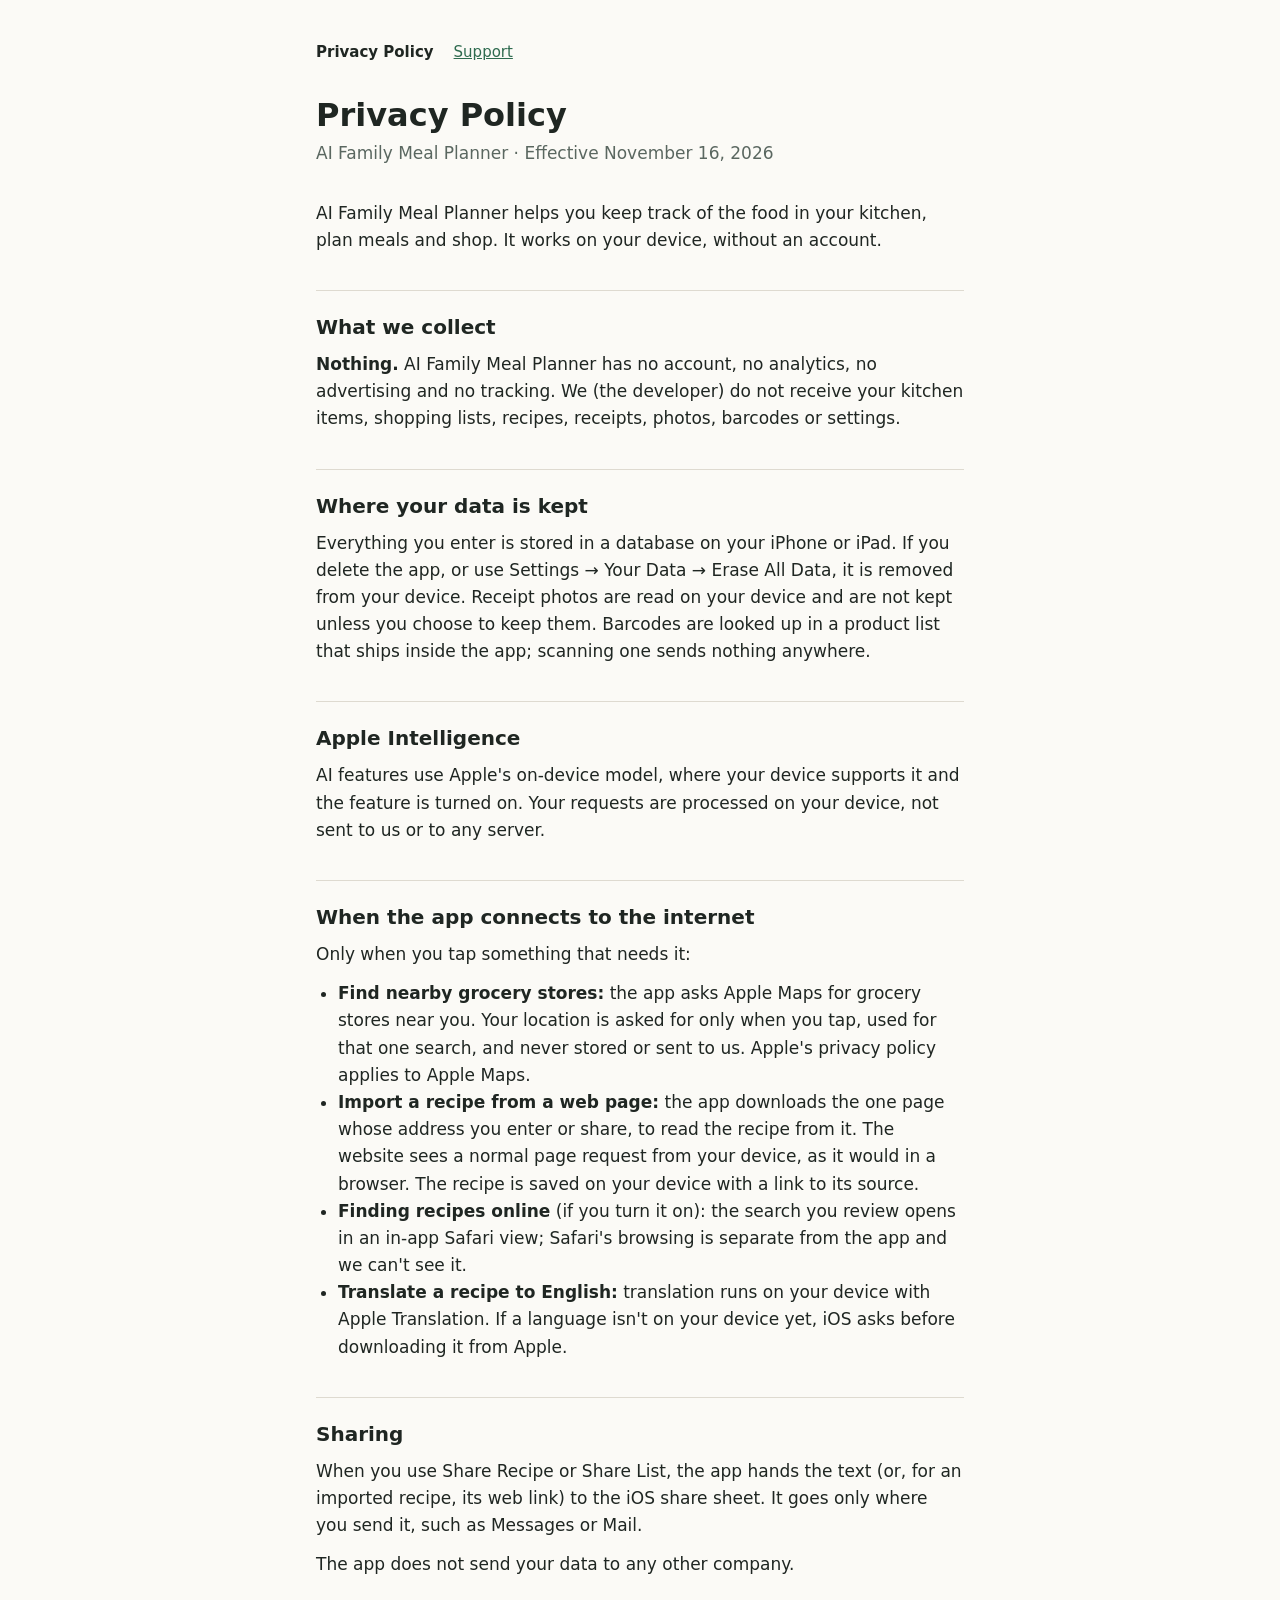
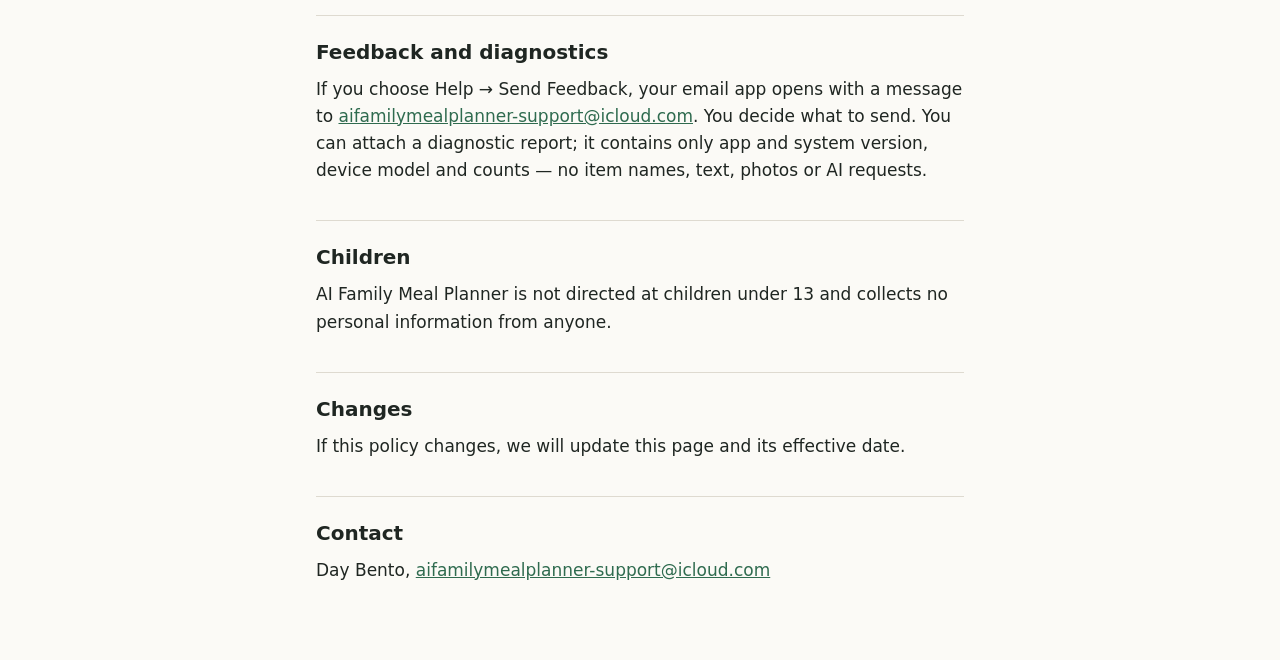
==== privacy.html @ 04a8b101 "Privacy policy and support pages for AI Family Meal Planner Co-Authored-By: Claude Opus 5.5 <noreply" ====
<!doctype html>
<html lang="en">
<head>
<meta charset="utf-8">
<meta name="viewport" content="width=device-width, initial-scale=1">
<title>Privacy Policy – AI Family Meal Planner</title>
<link rel="stylesheet" href="style.css">
</head>
<body>
<main>
<nav aria-label="Pages"><a href="privacy.html" aria-current="page">Privacy Policy</a><a href="support.html">Support</a></nav>
<h1>Privacy Policy</h1>
<p class="meta">AI Family Meal Planner · Effective November 16, 2026</p>

<p>AI Family Meal Planner helps you keep track of the food in your kitchen, plan meals and shop. It works on your
device, without an account.</p>

<h2>What we collect</h2>
<p><strong>Nothing.</strong> AI Family Meal Planner has no account, no analytics, no advertising and no tracking. We (the
developer) do not receive your kitchen items, shopping lists, recipes, receipts, photos, barcodes or settings.</p>

<h2>Where your data is kept</h2>
<p>Everything you enter is stored in a database on your iPhone or iPad. If you delete the app, or use
Settings → Your Data → Erase All Data, it is removed from your device. Receipt photos are read on your device and
are not kept unless you choose to keep them. Barcodes are looked up in a product list that ships inside the app;
scanning one sends nothing anywhere.</p>

<h2>Apple Intelligence</h2>
<p>AI features use Apple's on-device model, where your device supports it and the feature is turned on. Your requests
are processed on your device, not sent to us or to any server.</p>

<h2>When the app connects to the internet</h2>
<p>Only when you tap something that needs it:</p>
<ul>
<li><strong>Find nearby grocery stores:</strong> the app asks Apple Maps for grocery stores near you. Your location is
asked for only when you tap, used for that one search, and never stored or sent to us. Apple's privacy policy applies
to Apple Maps.</li>
<li><strong>Import a recipe from a web page:</strong> the app downloads the one page whose address you enter or share,
to read the recipe from it. The website sees a normal page request from your device, as it would in a browser. The
recipe is saved on your device with a link to its source.</li>
<li><strong>Finding recipes online</strong> (if you turn it on): the search you review opens in an in-app Safari view;
Safari's browsing is separate from the app and we can't see it.</li>
<li><strong>Translate a recipe to English:</strong> translation runs on your device with Apple Translation. If a
language isn't on your device yet, iOS asks before downloading it from Apple.</li>
</ul>

<h2>Sharing</h2>
<p>When you use Share Recipe or Share List, the app hands the text (or, for an imported recipe, its web link) to the
iOS share sheet. It goes only where you send it, such as Messages or Mail.</p>
<p>The app does not send your data to any other company.</p>

<h2>Feedback and diagnostics</h2>
<p>If you choose Help → Send Feedback, your email app opens with a message to
<a href="mailto:aifamilymealplanner-support@icloud.com">aifamilymealplanner-support@icloud.com</a>. You decide what to
send. You can attach a diagnostic report; it contains only app and system version, device model and counts — no
item names, text, photos or AI requests.</p>

<h2>Children</h2>
<p>AI Family Meal Planner is not directed at children under 13 and collects no personal information from anyone.</p>

<h2>Changes</h2>
<p>If this policy changes, we will update this page and its effective date.</p>

<h2>Contact</h2>
<p>Day Bento, <a href="mailto:aifamilymealplanner-support@icloud.com">aifamilymealplanner-support@icloud.com</a></p>
</main>
</body>
</html>
---- style.css ----
:root {
  --bg: #fbfaf6;
  --fg: #1f2622;
  --muted: #5a6760;
  --line: #dedad0;
  --accent: #2f6b4f;
}
@media (prefers-color-scheme: dark) {
  :root {
    --bg: #141715;
    --fg: #e7ebe8;
    --muted: #9ba7a0;
    --line: #2d332f;
    --accent: #80c7a0;
  }
}
* { box-sizing: border-box; }
body {
  background: var(--bg);
  color: var(--fg);
  font: 17px/1.6 -apple-system, BlinkMacSystemFont, "Segoe UI", system-ui, sans-serif;
  margin: 0;
}
main { max-width: 680px; margin: 0 auto; padding: 40px 16px 64px; }
nav { display: flex; gap: 20px; margin-bottom: 32px; font-size: 15px; }
a { color: var(--accent); }
a:focus-visible { outline: 2px solid var(--accent); outline-offset: 2px; }
nav a[aria-current="page"] { color: var(--fg); text-decoration: none; font-weight: 600; }
h1 { font-size: 32px; line-height: 1.2; margin: 0 0 6px; }
.meta { color: var(--muted); margin: 0 0 32px; }
h2 { font-size: 20px; margin: 36px 0 8px; padding-top: 20px; border-top: 1px solid var(--line); }
h3 { font-size: 17px; margin: 22px 0 4px; }
p, ul { margin: 0 0 12px; }
ul { padding-left: 22px; }
footer { color: var(--muted); font-size: 14px; margin-top: 48px; }
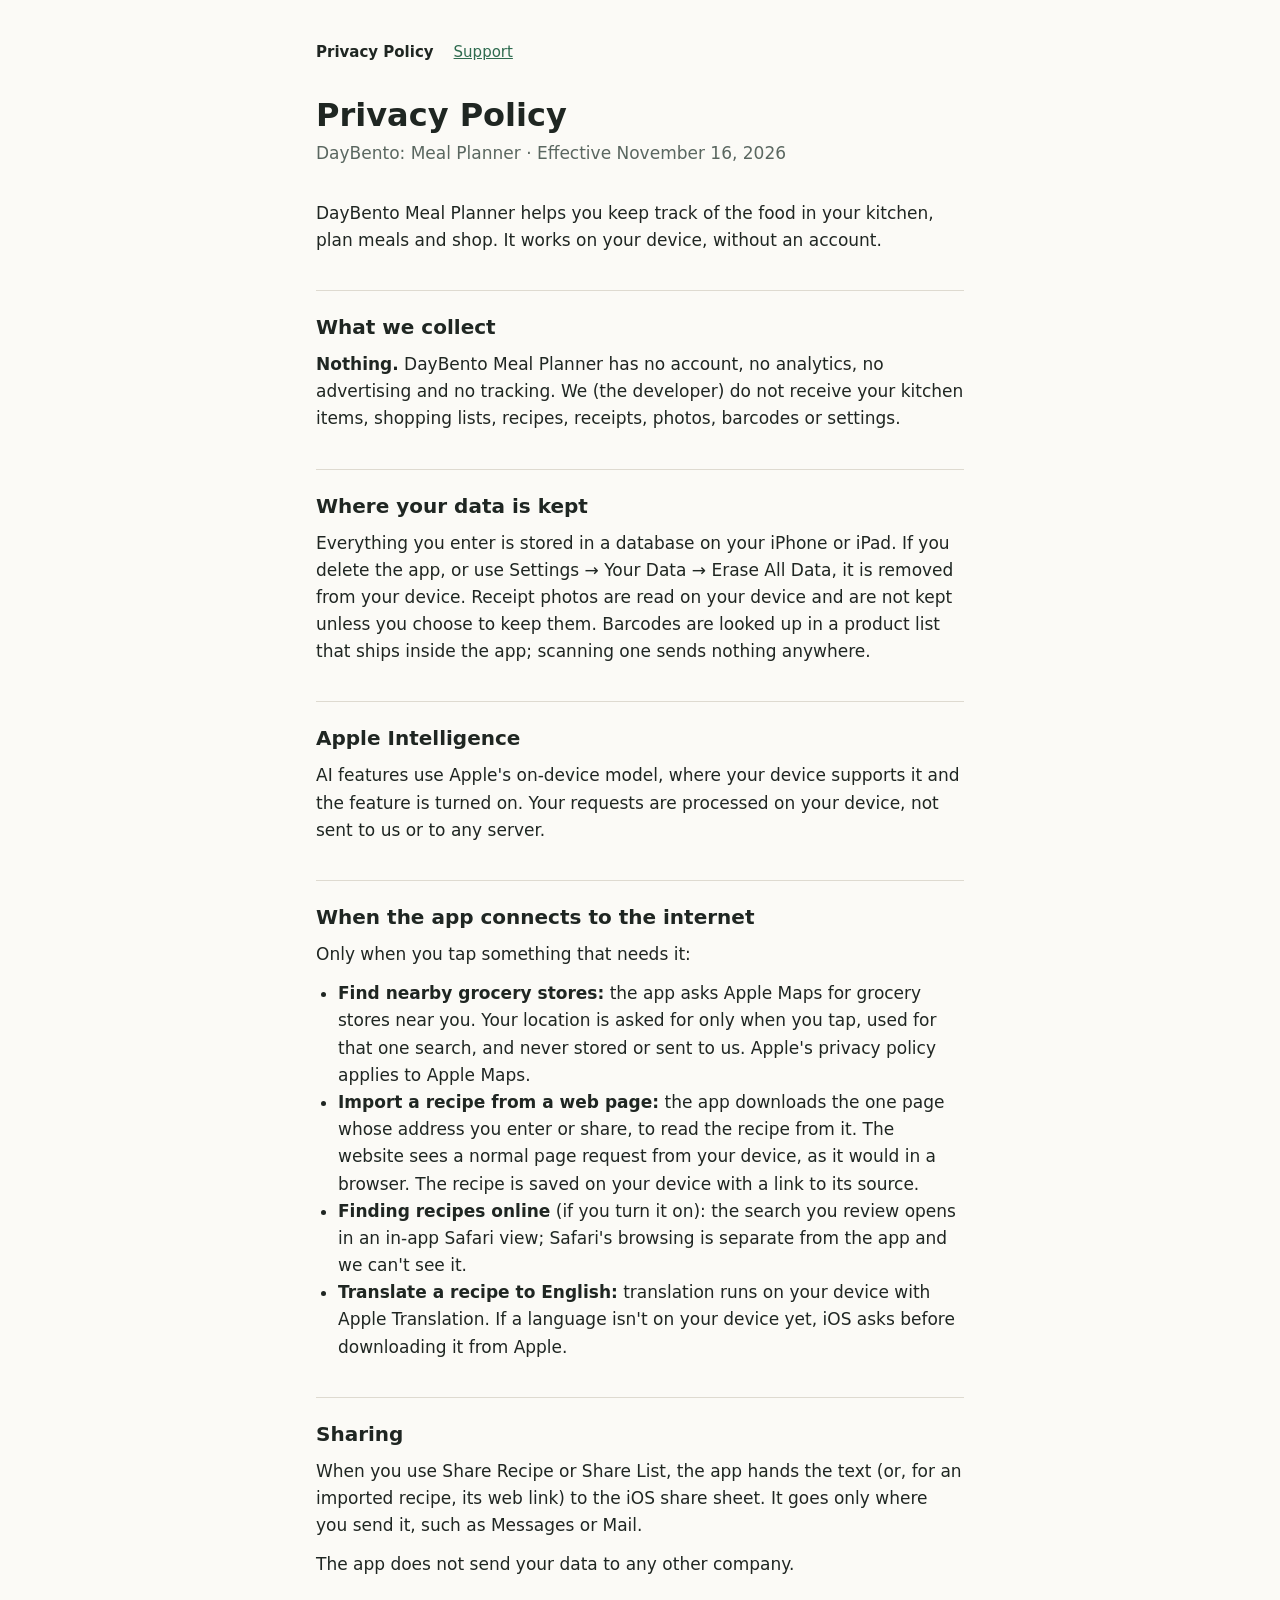
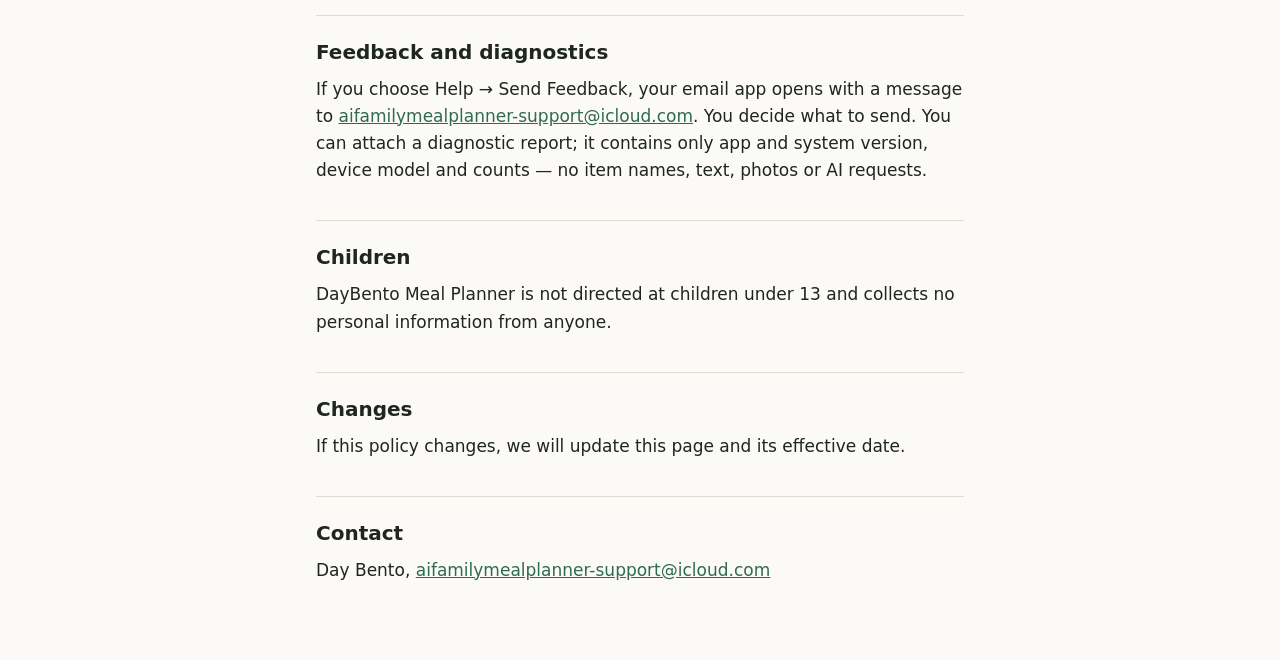
==== commit abf2da8c: "Rename to DayBento: Meal Planner Co-Authored-By: Claude Opus 5.5 <noreply@anthropic.com>" ====
--- a/privacy.html
+++ b/privacy.html
@@ -3,20 +3,20 @@
 <head>
 <meta charset="utf-8">
 <meta name="viewport" content="width=device-width, initial-scale=1">
-<title>Privacy Policy – AI Family Meal Planner</title>
+<title>Privacy Policy – DayBento: Meal Planner</title>
 <link rel="stylesheet" href="style.css">
 </head>
 <body>
 <main>
 <nav aria-label="Pages"><a href="privacy.html" aria-current="page">Privacy Policy</a><a href="support.html">Support</a></nav>
 <h1>Privacy Policy</h1>
-<p class="meta">AI Family Meal Planner · Effective November 16, 2026</p>
+<p class="meta">DayBento: Meal Planner · Effective November 16, 2026</p>
 
-<p>AI Family Meal Planner helps you keep track of the food in your kitchen, plan meals and shop. It works on your
+<p>DayBento Meal Planner helps you keep track of the food in your kitchen, plan meals and shop. It works on your
 device, without an account.</p>
 
 <h2>What we collect</h2>
-<p><strong>Nothing.</strong> AI Family Meal Planner has no account, no analytics, no advertising and no tracking. We (the
+<p><strong>Nothing.</strong> DayBento Meal Planner has no account, no analytics, no advertising and no tracking. We (the
 developer) do not receive your kitchen items, shopping lists, recipes, receipts, photos, barcodes or settings.</p>
 
 <h2>Where your data is kept</h2>
@@ -56,7 +56,7 @@
 item names, text, photos or AI requests.</p>
 
 <h2>Children</h2>
-<p>AI Family Meal Planner is not directed at children under 13 and collects no personal information from anyone.</p>
+<p>DayBento Meal Planner is not directed at children under 13 and collects no personal information from anyone.</p>
 
 <h2>Changes</h2>
 <p>If this policy changes, we will update this page and its effective date.</p>
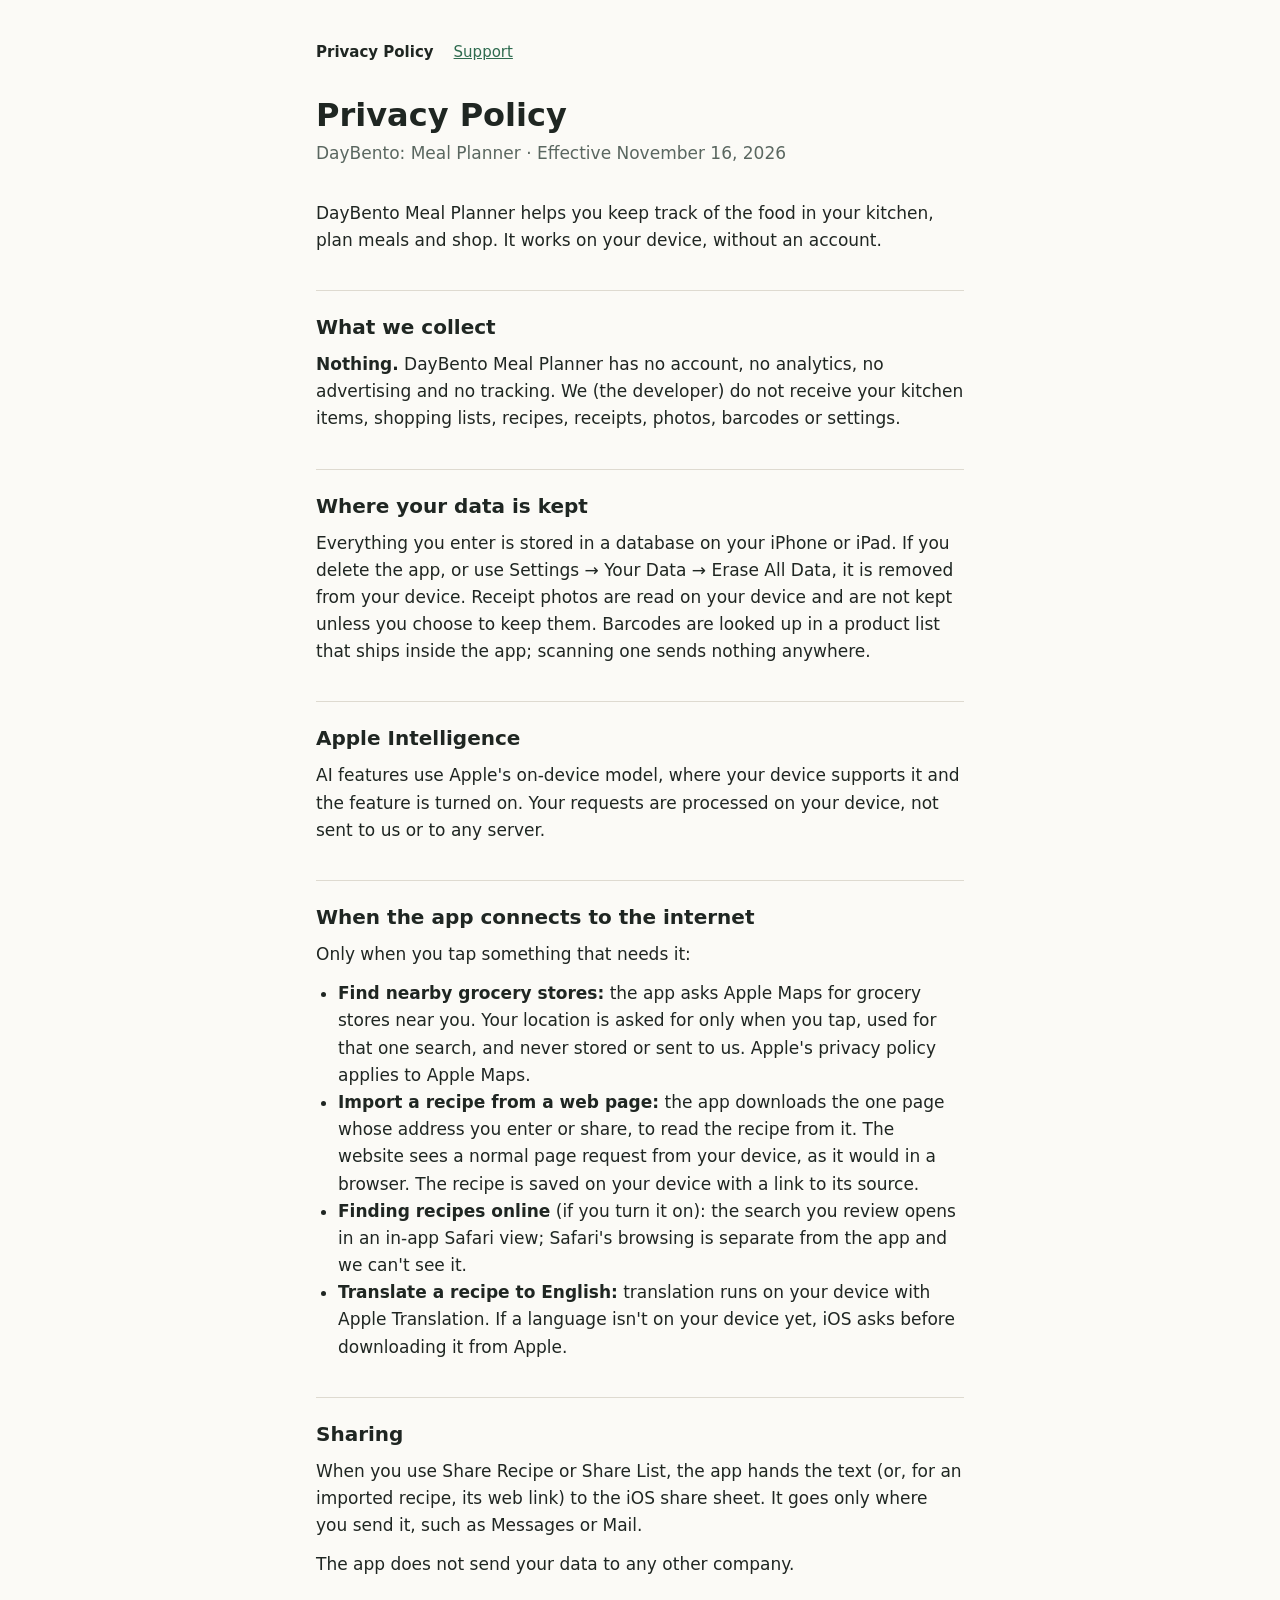
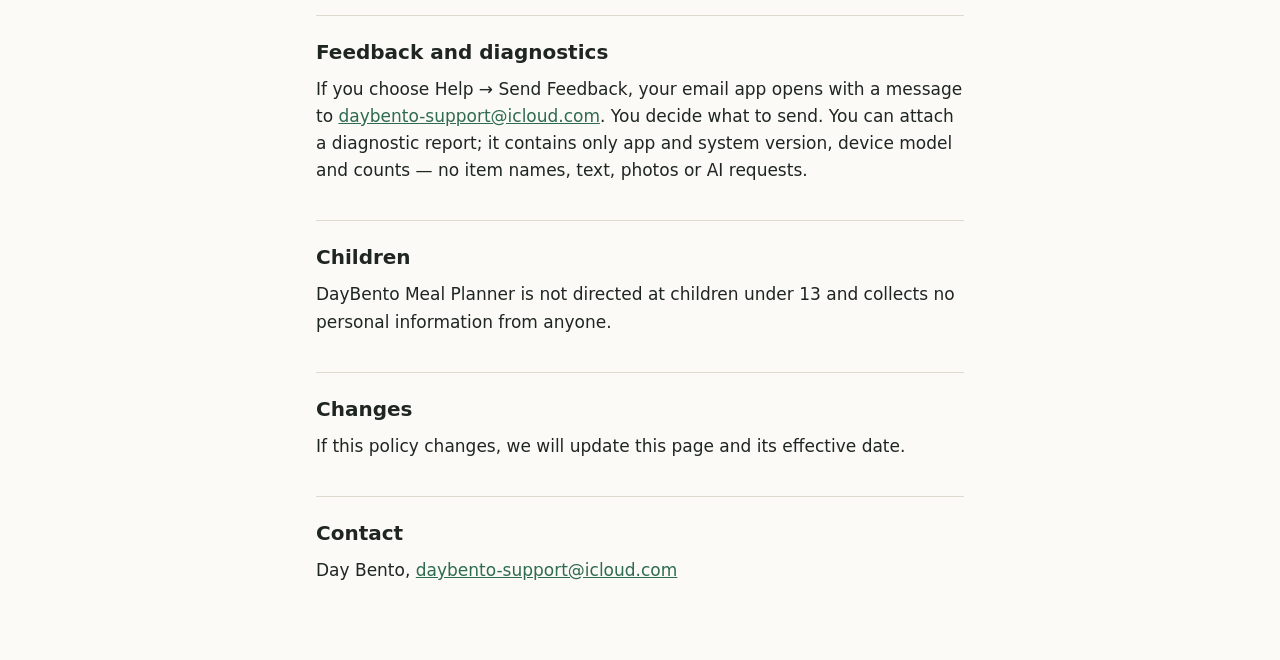
==== commit 4c7a23a0: "Support email: daybento-support@icloud.com Co-Authored-By: Claude Opus 5.5 <noreply@anthropic.com>" ====
--- a/privacy.html
+++ b/privacy.html
@@ -51,7 +51,7 @@
 
 <h2>Feedback and diagnostics</h2>
 <p>If you choose Help → Send Feedback, your email app opens with a message to
-<a href="mailto:aifamilymealplanner-support@icloud.com">aifamilymealplanner-support@icloud.com</a>. You decide what to
+<a href="mailto:daybento-support@icloud.com">daybento-support@icloud.com</a>. You decide what to
 send. You can attach a diagnostic report; it contains only app and system version, device model and counts — no
 item names, text, photos or AI requests.</p>
 
@@ -62,7 +62,7 @@
 <p>If this policy changes, we will update this page and its effective date.</p>
 
 <h2>Contact</h2>
-<p>Day Bento, <a href="mailto:aifamilymealplanner-support@icloud.com">aifamilymealplanner-support@icloud.com</a></p>
+<p>Day Bento, <a href="mailto:daybento-support@icloud.com">daybento-support@icloud.com</a></p>
 </main>
 </body>
 </html>
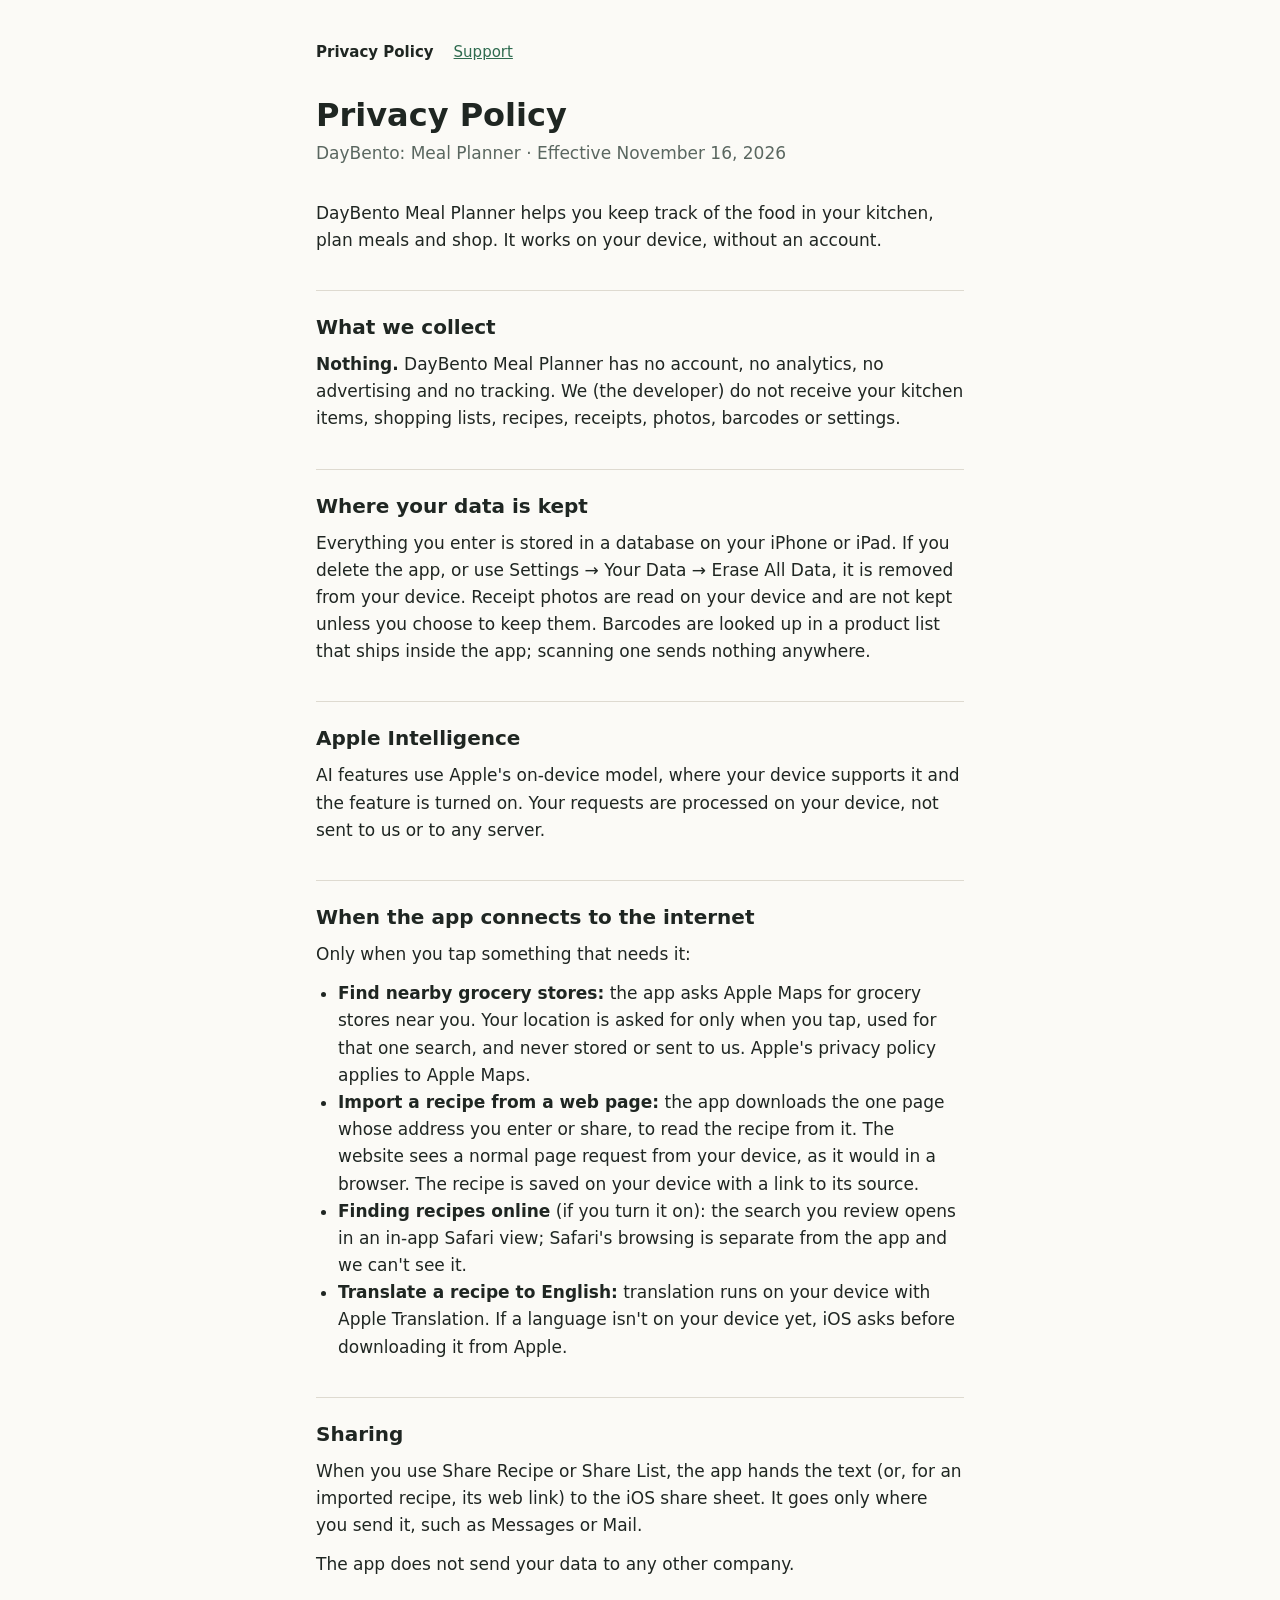
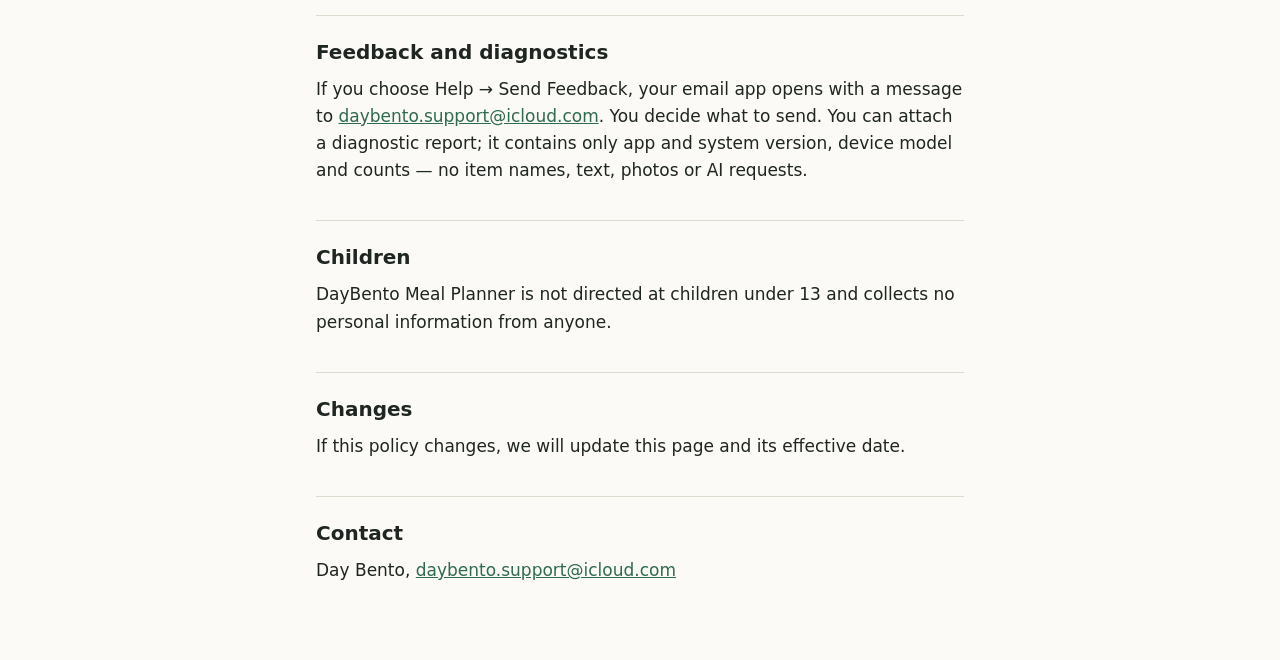
==== commit 59152b48: "Support email: daybento.support@icloud.com Co-Authored-By: Claude Opus 5.5 <noreply@anthropic.com>" ====
--- a/privacy.html
+++ b/privacy.html
@@ -51,7 +51,7 @@
 
 <h2>Feedback and diagnostics</h2>
 <p>If you choose Help → Send Feedback, your email app opens with a message to
-<a href="mailto:daybento-support@icloud.com">daybento-support@icloud.com</a>. You decide what to
+<a href="mailto:daybento.support@icloud.com">daybento.support@icloud.com</a>. You decide what to
 send. You can attach a diagnostic report; it contains only app and system version, device model and counts — no
 item names, text, photos or AI requests.</p>
 
@@ -62,7 +62,7 @@
 <p>If this policy changes, we will update this page and its effective date.</p>
 
 <h2>Contact</h2>
-<p>Day Bento, <a href="mailto:daybento-support@icloud.com">daybento-support@icloud.com</a></p>
+<p>Day Bento, <a href="mailto:daybento.support@icloud.com">daybento.support@icloud.com</a></p>
 </main>
 </body>
 </html>
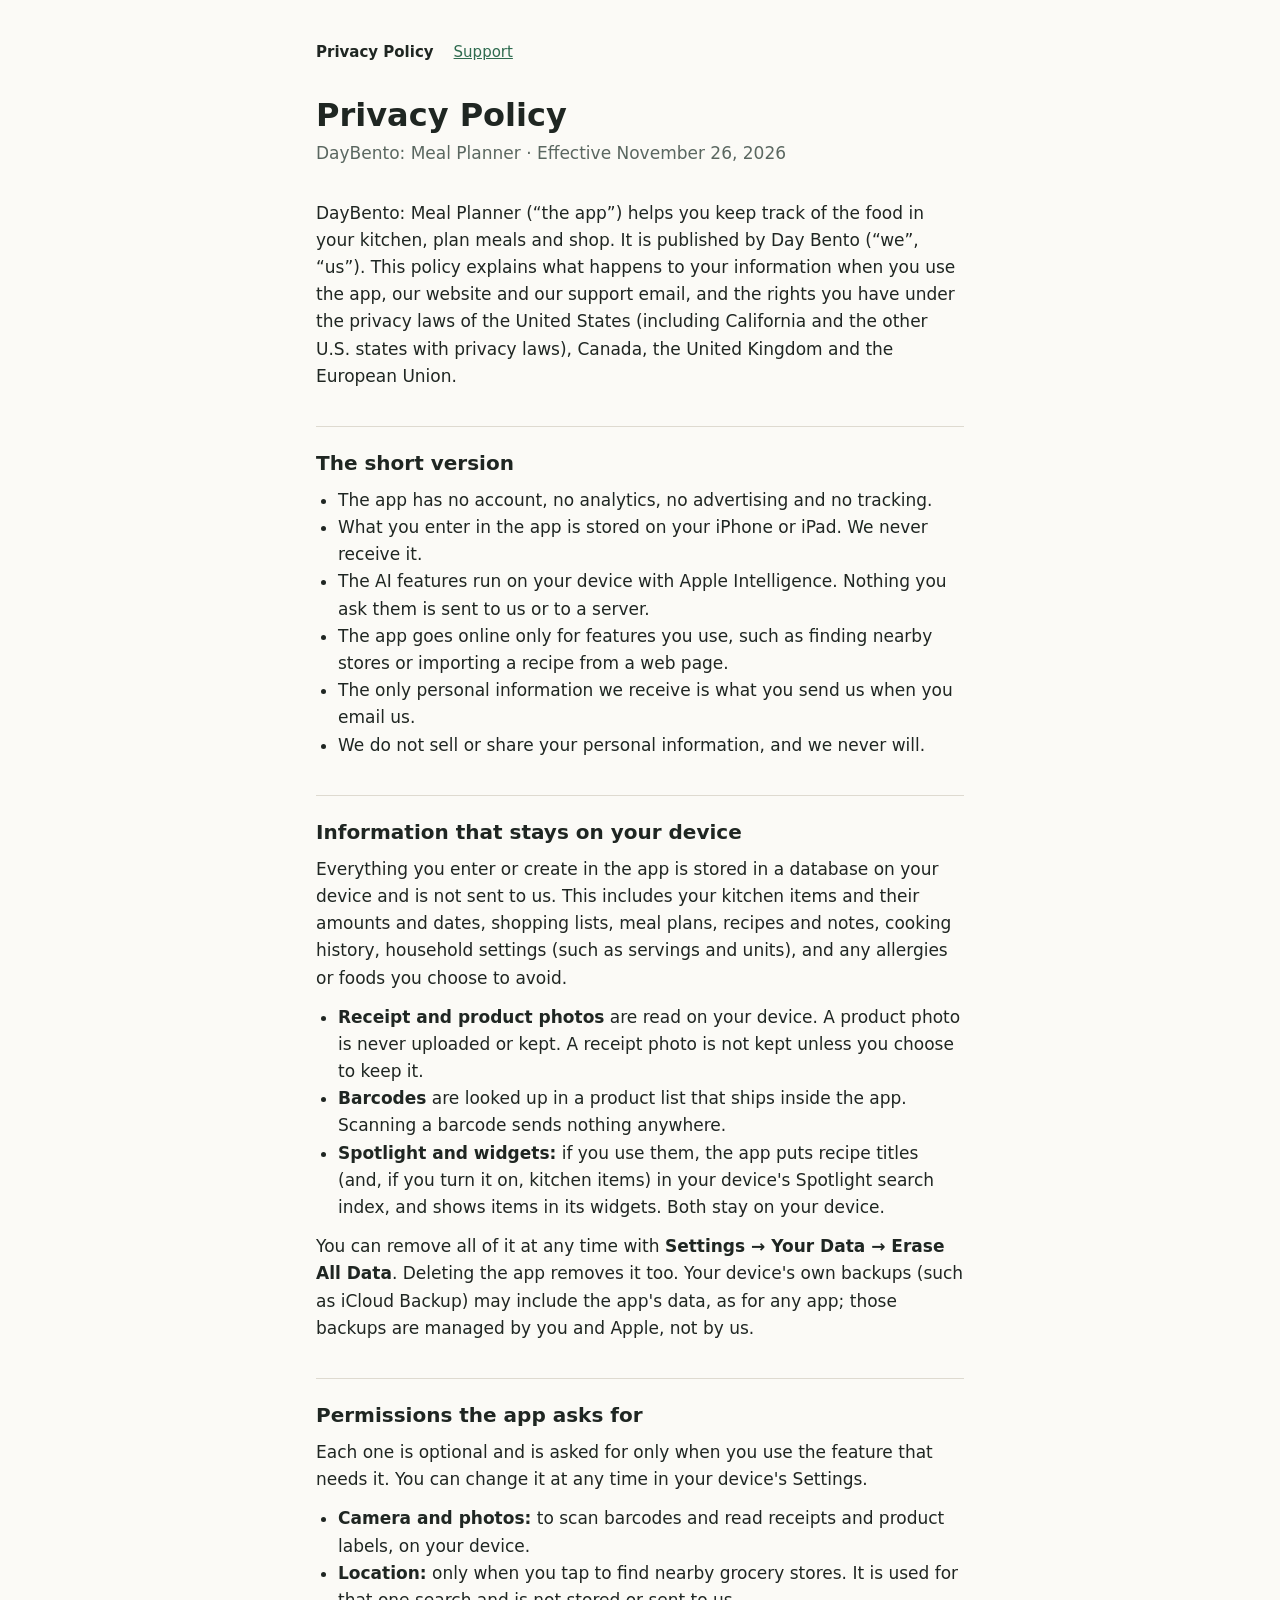
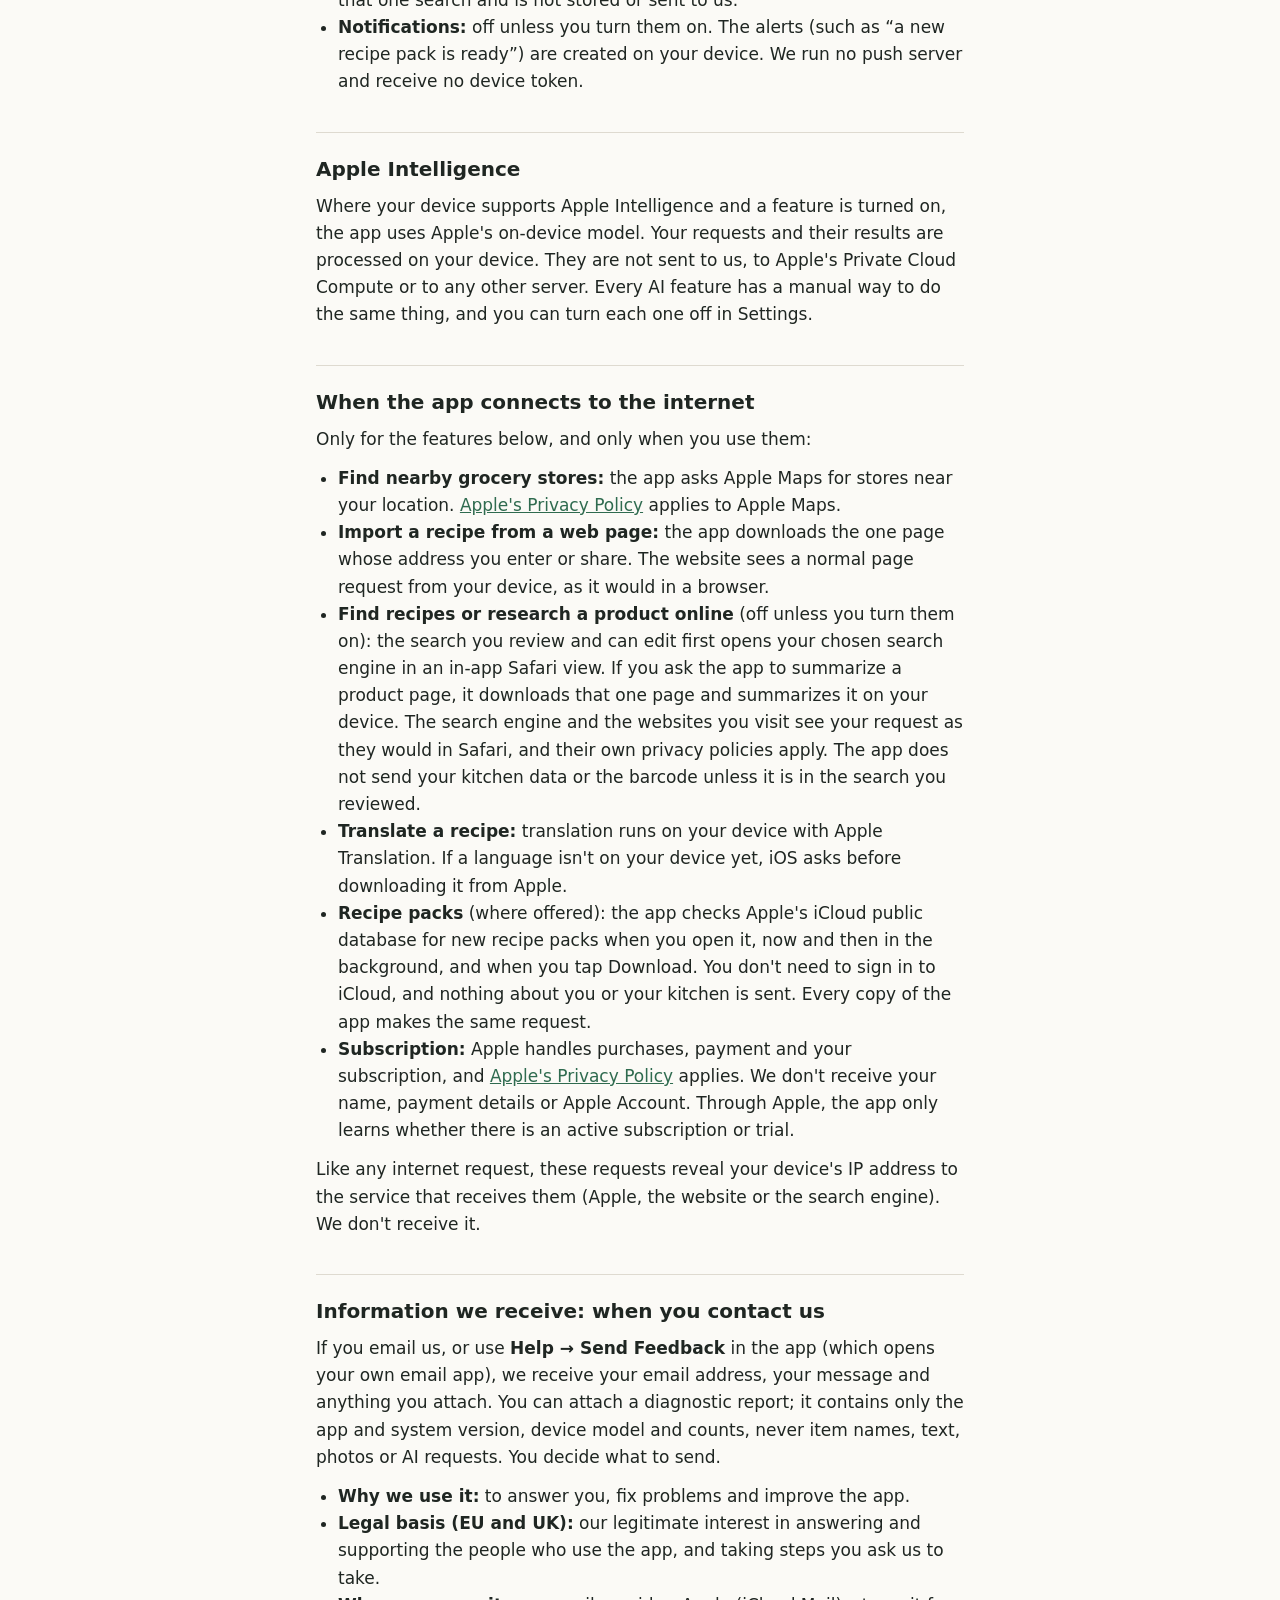
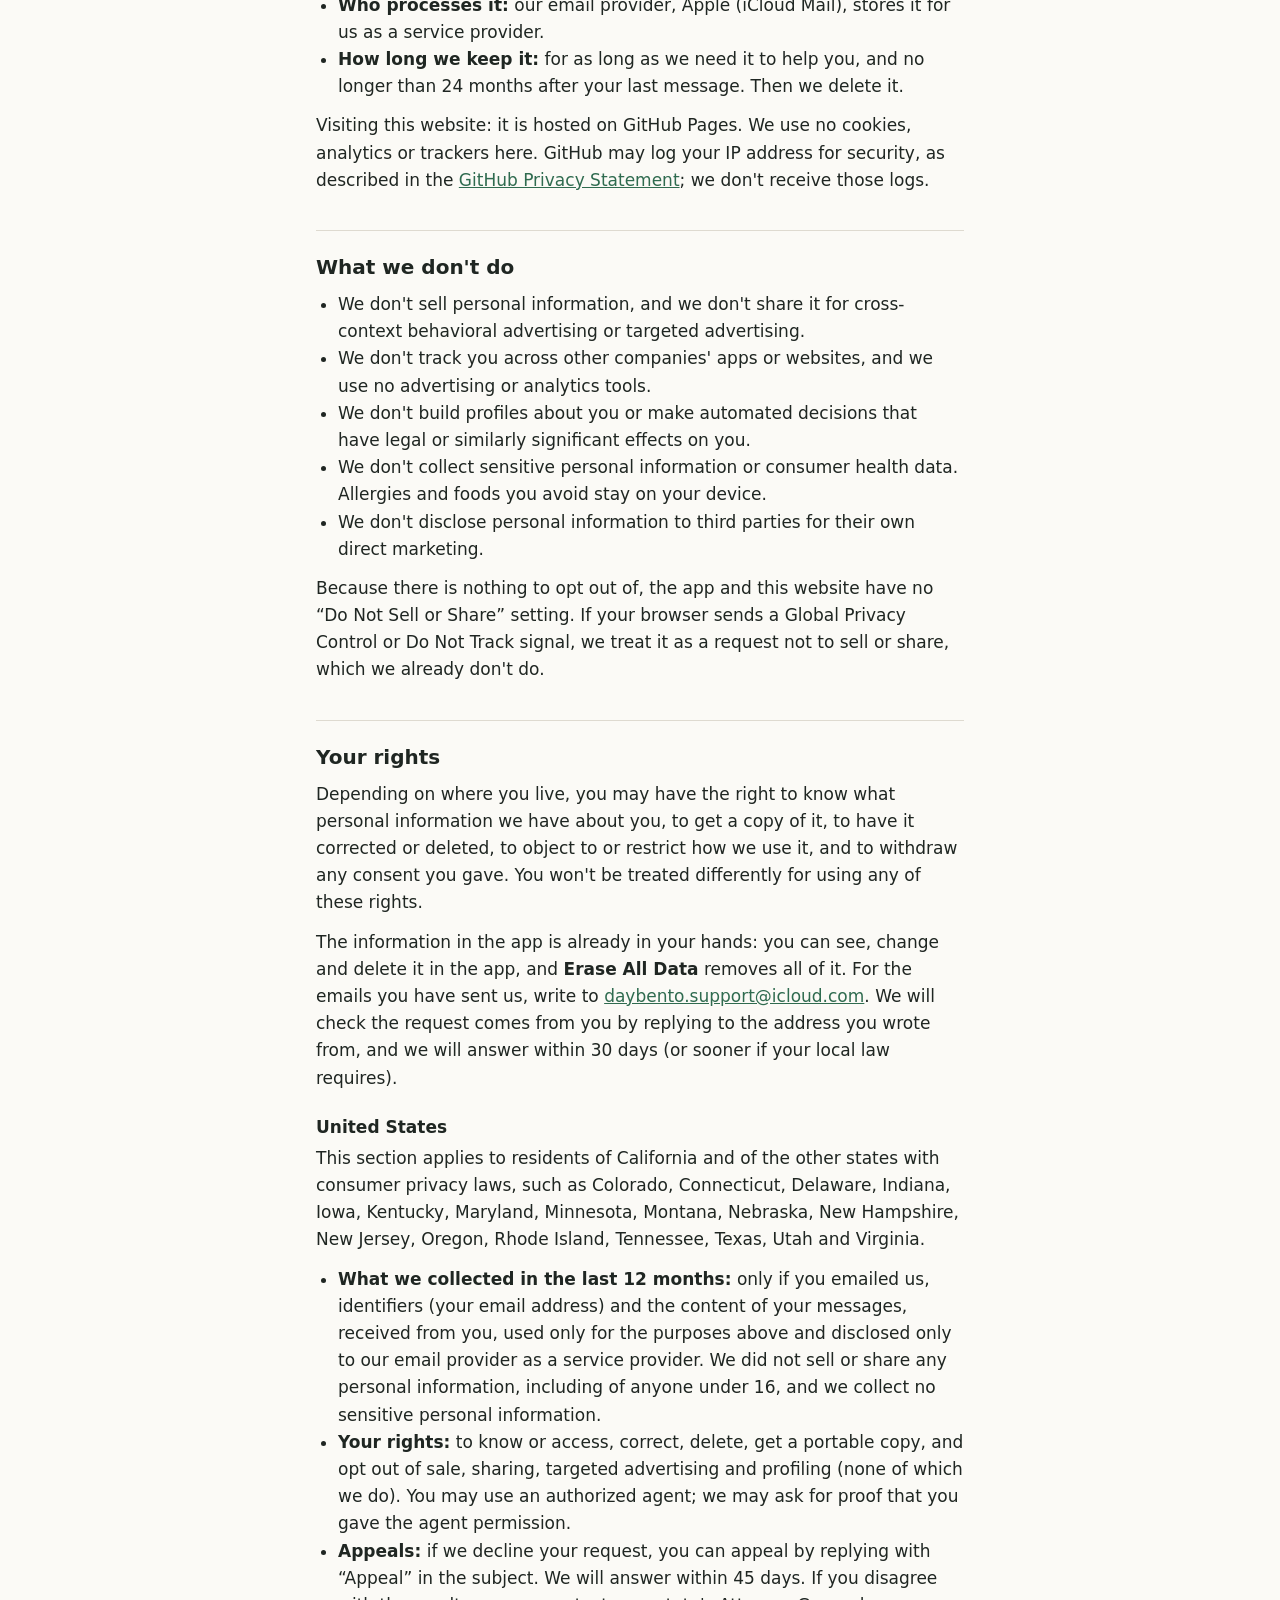
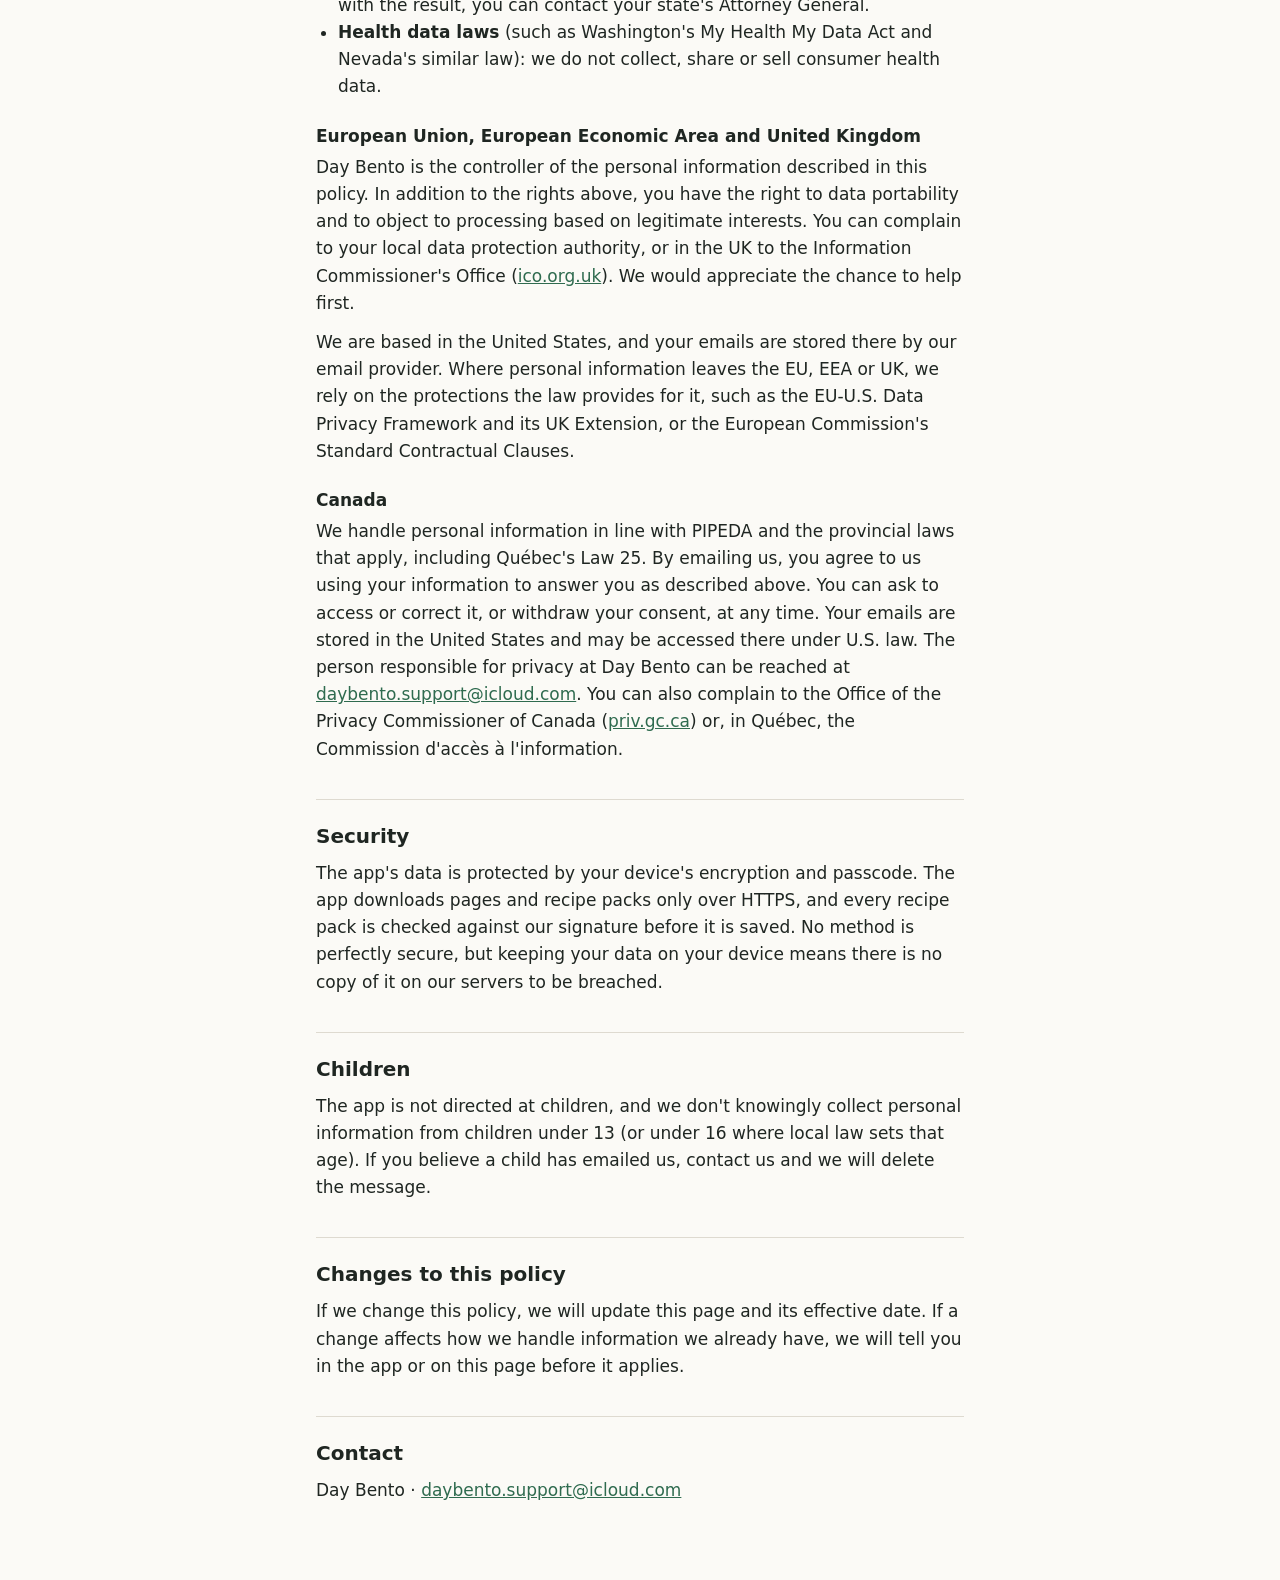
==== commit 7058ca91: "Privacy policy for US states, Canada, UK and EU; support page for the subscription Co-Authored-By: C" ====
--- a/privacy.html
+++ b/privacy.html
@@ -10,59 +10,175 @@
 <main>
 <nav aria-label="Pages"><a href="privacy.html" aria-current="page">Privacy Policy</a><a href="support.html">Support</a></nav>
 <h1>Privacy Policy</h1>
-<p class="meta">DayBento: Meal Planner · Effective November 16, 2026</p>
+<p class="meta">DayBento: Meal Planner · Effective November 26, 2026</p>
 
-<p>DayBento Meal Planner helps you keep track of the food in your kitchen, plan meals and shop. It works on your
-device, without an account.</p>
+<p>DayBento: Meal Planner (“the app”) helps you keep track of the food in your kitchen, plan meals and shop. It is
+published by Day Bento (“we”, “us”). This policy explains what happens to your information when you use the app, our
+website and our support email, and the rights you have under the privacy laws of the United States (including
+California and the other U.S. states with privacy laws), Canada, the United Kingdom and the European Union.</p>
 
-<h2>What we collect</h2>
-<p><strong>Nothing.</strong> DayBento Meal Planner has no account, no analytics, no advertising and no tracking. We (the
-developer) do not receive your kitchen items, shopping lists, recipes, receipts, photos, barcodes or settings.</p>
+<h2>The short version</h2>
+<ul>
+<li>The app has no account, no analytics, no advertising and no tracking.</li>
+<li>What you enter in the app is stored on your iPhone or iPad. We never receive it.</li>
+<li>The AI features run on your device with Apple Intelligence. Nothing you ask them is sent to us or to a server.</li>
+<li>The app goes online only for features you use, such as finding nearby stores or importing a recipe from a web page.</li>
+<li>The only personal information we receive is what you send us when you email us.</li>
+<li>We do not sell or share your personal information, and we never will.</li>
+</ul>
 
-<h2>Where your data is kept</h2>
-<p>Everything you enter is stored in a database on your iPhone or iPad. If you delete the app, or use
-Settings → Your Data → Erase All Data, it is removed from your device. Receipt photos are read on your device and
-are not kept unless you choose to keep them. Barcodes are looked up in a product list that ships inside the app;
-scanning one sends nothing anywhere.</p>
+<h2>Information that stays on your device</h2>
+<p>Everything you enter or create in the app is stored in a database on your device and is not sent to us. This
+includes your kitchen items and their amounts and dates, shopping lists, meal plans, recipes and notes, cooking history,
+household settings (such as servings and units), and any allergies or foods you choose to avoid.</p>
+<ul>
+<li><strong>Receipt and product photos</strong> are read on your device. A product photo is never uploaded or kept.
+A receipt photo is not kept unless you choose to keep it.</li>
+<li><strong>Barcodes</strong> are looked up in a product list that ships inside the app. Scanning a barcode sends
+nothing anywhere.</li>
+<li><strong>Spotlight and widgets:</strong> if you use them, the app puts recipe titles (and, if you turn it on, kitchen
+items) in your device's Spotlight search index, and shows items in its widgets. Both stay on your device.</li>
+</ul>
+<p>You can remove all of it at any time with <strong>Settings → Your Data → Erase All Data</strong>. Deleting the app
+removes it too. Your device's own backups (such as iCloud Backup) may include the app's data, as for any app; those
+backups are managed by you and Apple, not by us.</p>
+
+<h2>Permissions the app asks for</h2>
+<p>Each one is optional and is asked for only when you use the feature that needs it. You can change it at any time in
+your device's Settings.</p>
+<ul>
+<li><strong>Camera and photos:</strong> to scan barcodes and read receipts and product labels, on your device.</li>
+<li><strong>Location:</strong> only when you tap to find nearby grocery stores. It is used for that one search and is
+not stored or sent to us.</li>
+<li><strong>Notifications:</strong> off unless you turn them on. The alerts (such as “a new recipe pack is ready”) are
+created on your device. We run no push server and receive no device token.</li>
+</ul>
 
 <h2>Apple Intelligence</h2>
-<p>AI features use Apple's on-device model, where your device supports it and the feature is turned on. Your requests
-are processed on your device, not sent to us or to any server.</p>
+<p>Where your device supports Apple Intelligence and a feature is turned on, the app uses Apple's on-device model. Your
+requests and their results are processed on your device. They are not sent to us, to Apple's Private Cloud Compute or
+to any other server. Every AI feature has a manual way to do the same thing, and you can turn each one off in
+Settings.</p>
 
 <h2>When the app connects to the internet</h2>
-<p>Only when you tap something that needs it:</p>
+<p>Only for the features below, and only when you use them:</p>
 <ul>
-<li><strong>Find nearby grocery stores:</strong> the app asks Apple Maps for grocery stores near you. Your location is
-asked for only when you tap, used for that one search, and never stored or sent to us. Apple's privacy policy applies
-to Apple Maps.</li>
-<li><strong>Import a recipe from a web page:</strong> the app downloads the one page whose address you enter or share,
-to read the recipe from it. The website sees a normal page request from your device, as it would in a browser. The
-recipe is saved on your device with a link to its source.</li>
-<li><strong>Finding recipes online</strong> (if you turn it on): the search you review opens in an in-app Safari view;
-Safari's browsing is separate from the app and we can't see it.</li>
-<li><strong>Translate a recipe to English:</strong> translation runs on your device with Apple Translation. If a
-language isn't on your device yet, iOS asks before downloading it from Apple.</li>
+<li><strong>Find nearby grocery stores:</strong> the app asks Apple Maps for stores near your location.
+<a href="https://www.apple.com/legal/privacy/">Apple's Privacy Policy</a> applies to Apple Maps.</li>
+<li><strong>Import a recipe from a web page:</strong> the app downloads the one page whose address you enter or share.
+The website sees a normal page request from your device, as it would in a browser.</li>
+<li><strong>Find recipes or research a product online</strong> (off unless you turn them on): the search you review
+and can edit first opens your chosen search engine in an in-app Safari view. If you ask the app to summarize a product
+page, it downloads that one page and summarizes it on your device. The search engine and the websites you visit see
+your request as they would in Safari, and their own privacy policies apply. The app does not send your kitchen data
+or the barcode unless it is in the search you reviewed.</li>
+<li><strong>Translate a recipe:</strong> translation runs on your device with Apple Translation. If a language isn't
+on your device yet, iOS asks before downloading it from Apple.</li>
+<li><strong>Recipe packs</strong> (where offered): the app checks Apple's iCloud public database for new recipe packs
+when you open it, now and then in the background, and when you tap Download. You don't need to sign in to iCloud, and
+nothing about you or your kitchen is sent. Every copy of the app makes the same request.</li>
+<li><strong>Subscription:</strong> Apple handles purchases, payment and your subscription, and
+<a href="https://www.apple.com/legal/privacy/">Apple's Privacy Policy</a> applies. We don't receive your name, payment
+details or Apple Account. Through Apple, the app only learns whether there is an active subscription or trial.</li>
+</ul>
+<p>Like any internet request, these requests reveal your device's IP address to the service that receives them (Apple,
+the website or the search engine). We don't receive it.</p>
+
+<h2>Information we receive: when you contact us</h2>
+<p>If you email us, or use <strong>Help → Send Feedback</strong> in the app (which opens your own email app), we
+receive your email address, your message and anything you attach. You can attach a diagnostic report; it contains only
+the app and system version, device model and counts, never item names, text, photos or AI requests. You decide what
+to send.</p>
+<ul>
+<li><strong>Why we use it:</strong> to answer you, fix problems and improve the app.</li>
+<li><strong>Legal basis (EU and UK):</strong> our legitimate interest in answering and supporting the people who use
+the app, and taking steps you ask us to take.</li>
+<li><strong>Who processes it:</strong> our email provider, Apple (iCloud Mail), stores it for us as a service
+provider.</li>
+<li><strong>How long we keep it:</strong> for as long as we need it to help you, and no longer than 24 months after
+your last message. Then we delete it.</li>
+</ul>
+<p>Visiting this website: it is hosted on GitHub Pages. We use no cookies, analytics or trackers here. GitHub may log
+your IP address for security, as described in the
+<a href="https://docs.github.com/en/site-policy/privacy-policies/github-general-privacy-statement">GitHub Privacy
+Statement</a>; we don't receive those logs.</p>
+
+<h2>What we don't do</h2>
+<ul>
+<li>We don't sell personal information, and we don't share it for cross-context behavioral advertising or targeted
+advertising.</li>
+<li>We don't track you across other companies' apps or websites, and we use no advertising or analytics tools.</li>
+<li>We don't build profiles about you or make automated decisions that have legal or similarly significant effects on
+you.</li>
+<li>We don't collect sensitive personal information or consumer health data. Allergies and foods you avoid stay on your
+device.</li>
+<li>We don't disclose personal information to third parties for their own direct marketing.</li>
+</ul>
+<p>Because there is nothing to opt out of, the app and this website have no “Do Not Sell or Share” setting. If your
+browser sends a Global Privacy Control or Do Not Track signal, we treat it as a request not to sell or share, which we
+already don't do.</p>
+
+<h2>Your rights</h2>
+<p>Depending on where you live, you may have the right to know what personal information we have about you, to get a
+copy of it, to have it corrected or deleted, to object to or restrict how we use it, and to withdraw any consent you
+gave. You won't be treated differently for using any of these rights.</p>
+<p>The information in the app is already in your hands: you can see, change and delete it in the app, and
+<strong>Erase All Data</strong> removes all of it. For the emails you have sent us, write to
+<a href="mailto:daybento.support@icloud.com">daybento.support@icloud.com</a>. We will check the request comes from you
+by replying to the address you wrote from, and we will answer within 30 days (or sooner if your local law requires).</p>
+
+<h3>United States</h3>
+<p>This section applies to residents of California and of the other states with consumer privacy laws, such as
+Colorado, Connecticut, Delaware, Indiana, Iowa, Kentucky, Maryland, Minnesota, Montana, Nebraska, New Hampshire, New
+Jersey, Oregon, Rhode Island, Tennessee, Texas, Utah and Virginia.</p>
+<ul>
+<li><strong>What we collected in the last 12 months:</strong> only if you emailed us, identifiers (your email
+address) and the content of your messages, received from you, used only for the purposes above and disclosed only to
+our email provider as a service provider. We did not sell or share any personal information, including of anyone
+under 16, and we collect no sensitive personal information.</li>
+<li><strong>Your rights:</strong> to know or access, correct, delete, get a portable copy, and opt out of sale,
+sharing, targeted advertising and profiling (none of which we do). You may use an authorized agent; we may ask for
+proof that you gave the agent permission.</li>
+<li><strong>Appeals:</strong> if we decline your request, you can appeal by replying with “Appeal” in the subject.
+We will answer within 45 days. If you disagree with the result, you can contact your state's Attorney General.</li>
+<li><strong>Health data laws</strong> (such as Washington's My Health My Data Act and Nevada's similar law): we do not
+collect, share or sell consumer health data.</li>
 </ul>
 
-<h2>Sharing</h2>
-<p>When you use Share Recipe or Share List, the app hands the text (or, for an imported recipe, its web link) to the
-iOS share sheet. It goes only where you send it, such as Messages or Mail.</p>
-<p>The app does not send your data to any other company.</p>
+<h3>European Union, European Economic Area and United Kingdom</h3>
+<p>Day Bento is the controller of the personal information described in this policy. In addition to the rights above,
+you have the right to data portability and to object to processing based on legitimate interests. You can complain to
+your local data protection authority, or in the UK to the Information Commissioner's Office
+(<a href="https://ico.org.uk/">ico.org.uk</a>). We would appreciate the chance to help first.</p>
+<p>We are based in the United States, and your emails are stored there by our email provider. Where personal
+information leaves the EU, EEA or UK, we rely on the protections the law provides for it, such as the EU-U.S. Data
+Privacy Framework and its UK Extension, or the European Commission's Standard Contractual Clauses.</p>
 
-<h2>Feedback and diagnostics</h2>
-<p>If you choose Help → Send Feedback, your email app opens with a message to
-<a href="mailto:daybento.support@icloud.com">daybento.support@icloud.com</a>. You decide what to
-send. You can attach a diagnostic report; it contains only app and system version, device model and counts — no
-item names, text, photos or AI requests.</p>
+<h3>Canada</h3>
+<p>We handle personal information in line with PIPEDA and the provincial laws that apply, including Québec's Law 25.
+By emailing us, you agree to us using your information to answer you as described above. You can ask to access or
+correct it, or withdraw your consent, at any time. Your emails are stored in the United States and may be accessed
+there under U.S. law. The person responsible for privacy at Day Bento can be reached at
+<a href="mailto:daybento.support@icloud.com">daybento.support@icloud.com</a>. You can also complain to the Office of
+the Privacy Commissioner of Canada (<a href="https://www.priv.gc.ca/">priv.gc.ca</a>) or, in Québec, the Commission
+d'accès à l'information.</p>
+
+<h2>Security</h2>
+<p>The app's data is protected by your device's encryption and passcode. The app downloads pages and recipe packs
+only over HTTPS, and every recipe pack is checked against our signature before it is saved. No method is perfectly
+secure, but keeping your data on your device means there is no copy of it on our servers to be breached.</p>
 
 <h2>Children</h2>
-<p>DayBento Meal Planner is not directed at children under 13 and collects no personal information from anyone.</p>
+<p>The app is not directed at children, and we don't knowingly collect personal information from children under 13
+(or under 16 where local law sets that age). If you believe a child has emailed us, contact us and we will delete the
+message.</p>
 
-<h2>Changes</h2>
-<p>If this policy changes, we will update this page and its effective date.</p>
+<h2>Changes to this policy</h2>
+<p>If we change this policy, we will update this page and its effective date. If a change affects how we handle
+information we already have, we will tell you in the app or on this page before it applies.</p>
 
 <h2>Contact</h2>
-<p>Day Bento, <a href="mailto:daybento.support@icloud.com">daybento.support@icloud.com</a></p>
+<p>Day Bento · <a href="mailto:daybento.support@icloud.com">daybento.support@icloud.com</a></p>
 </main>
 </body>
 </html>
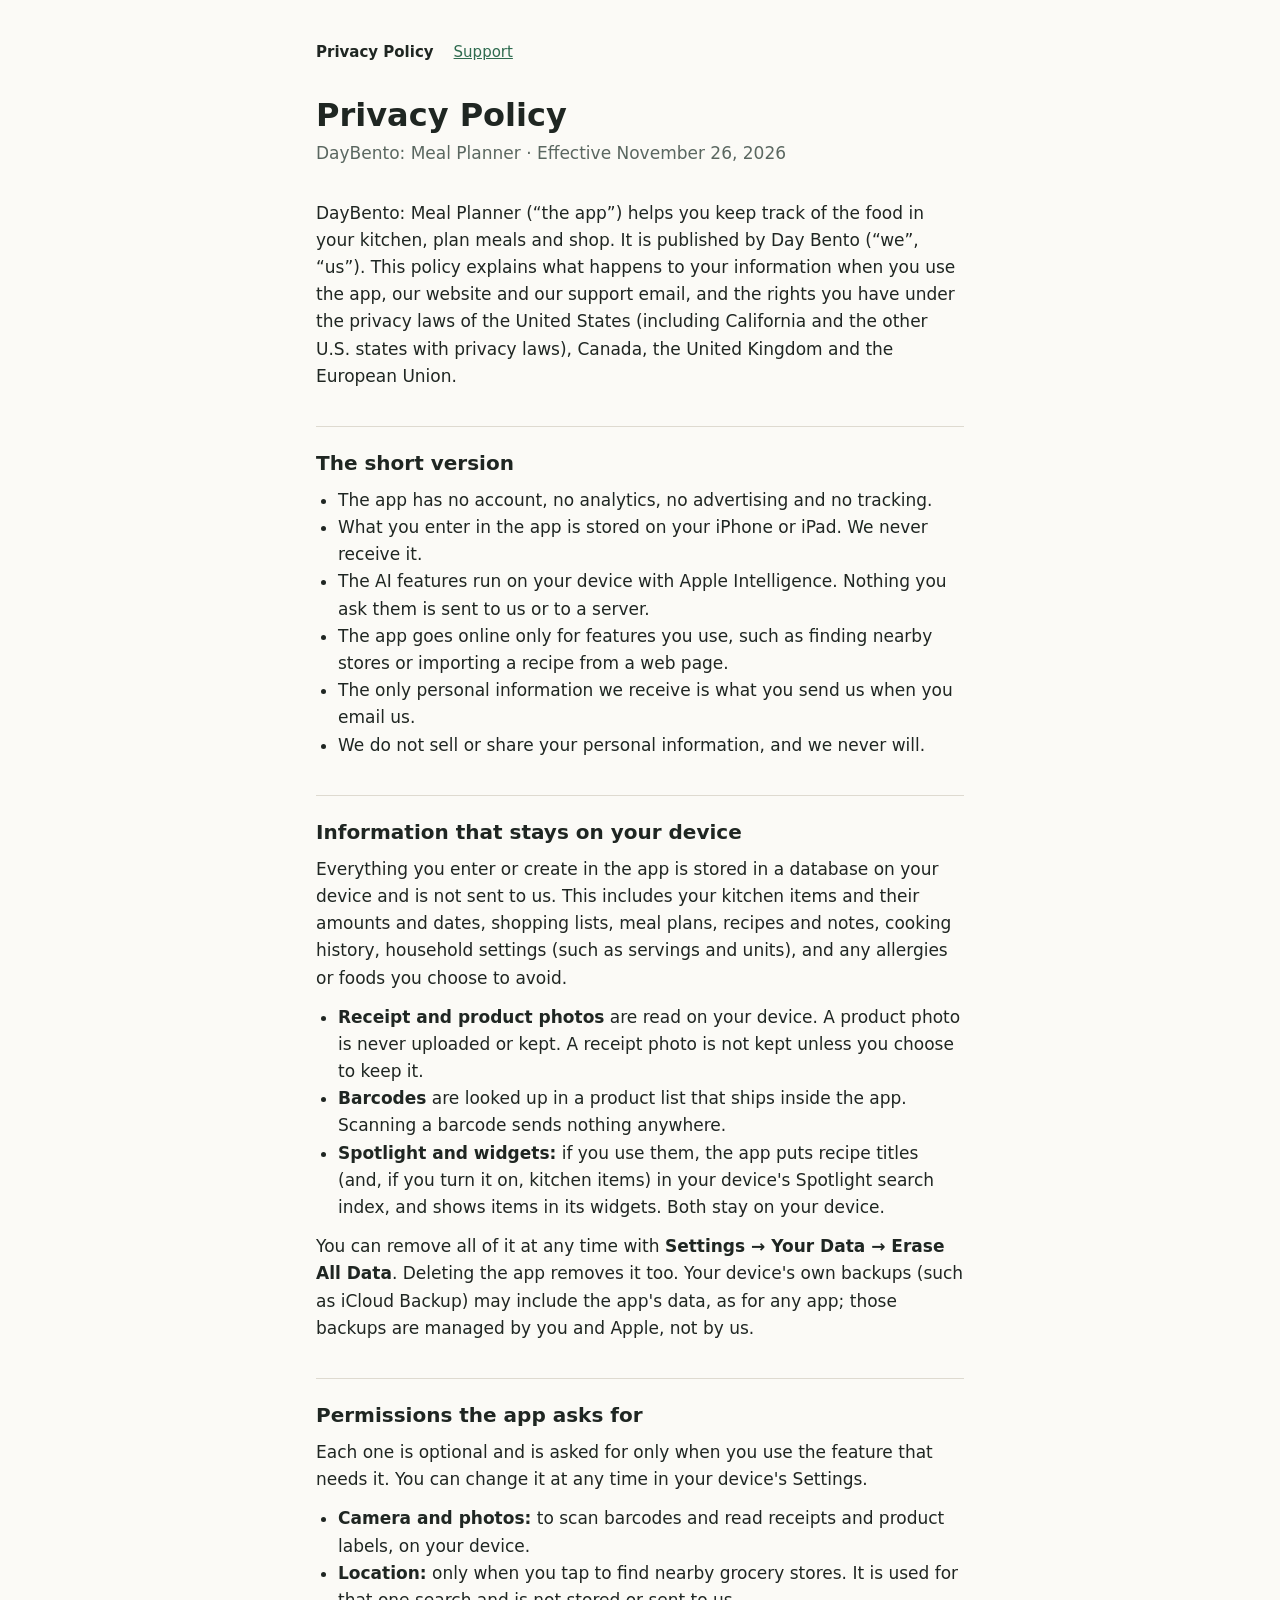
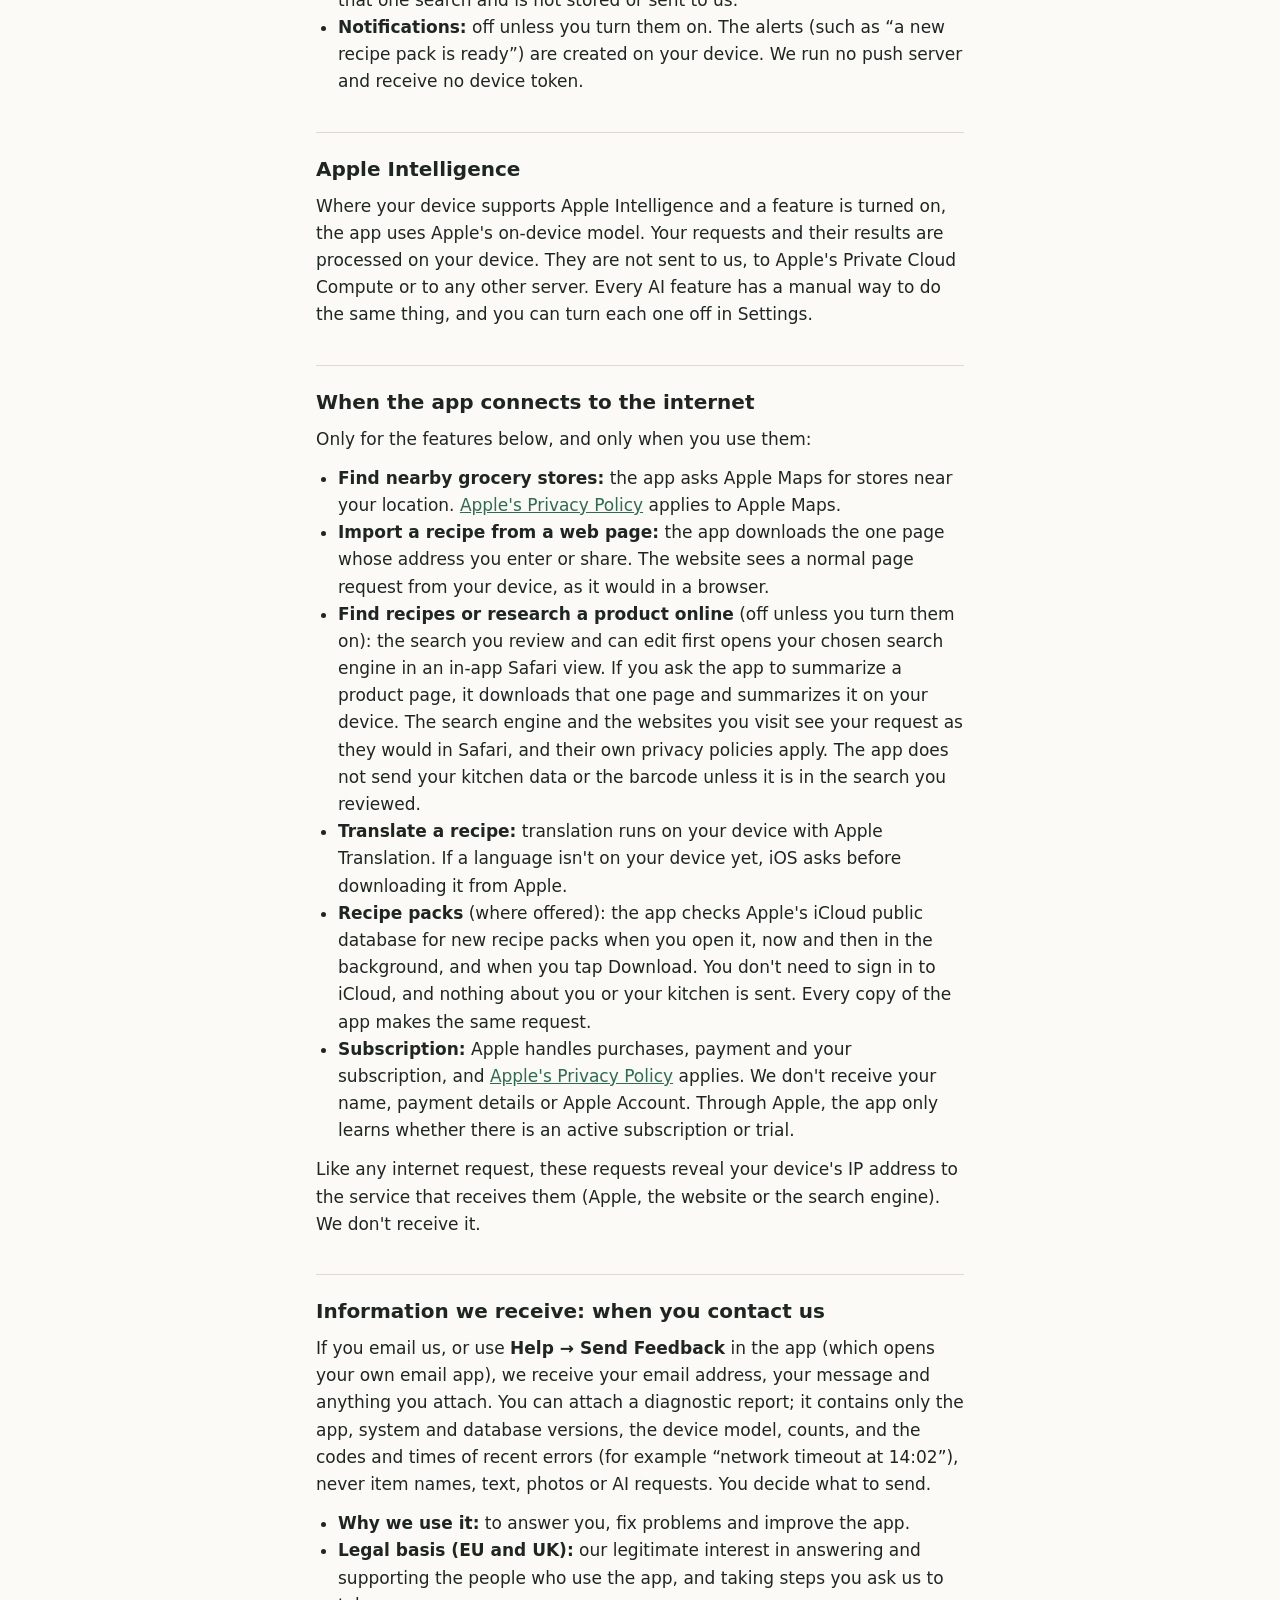
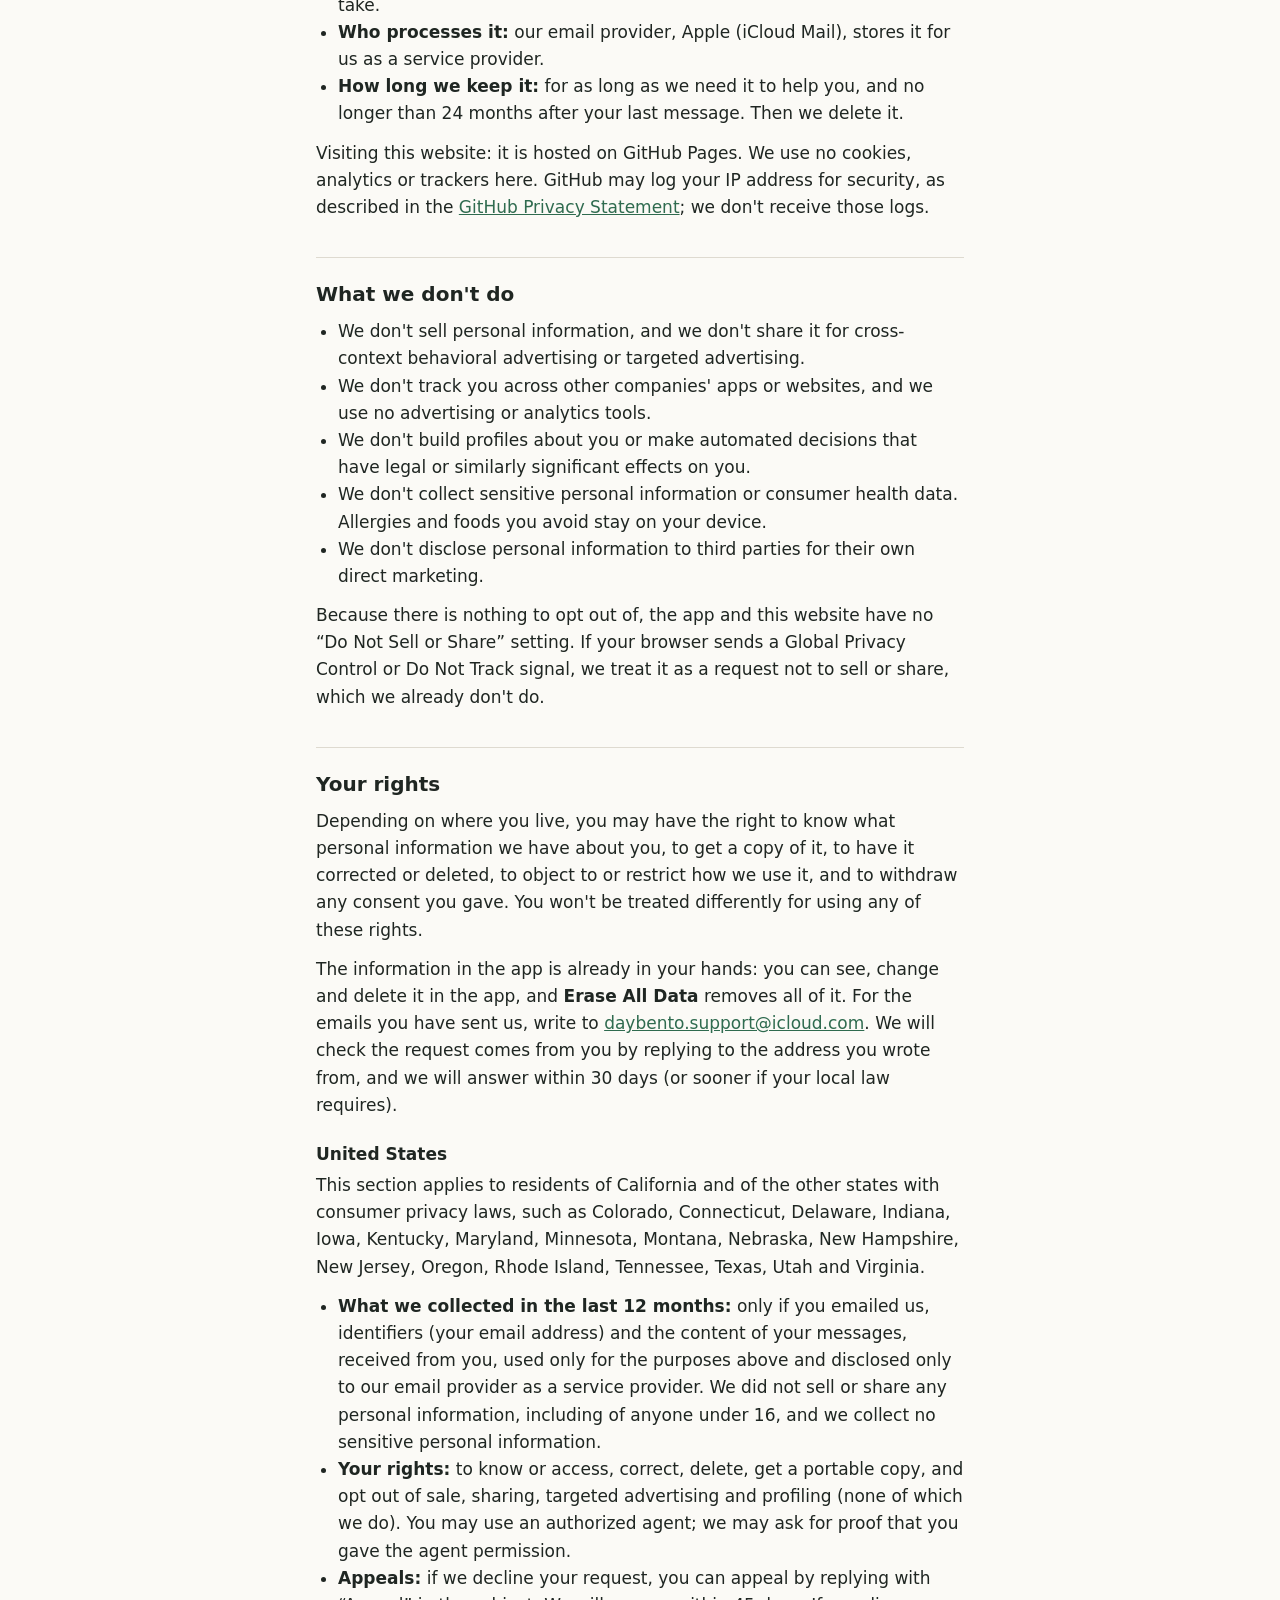
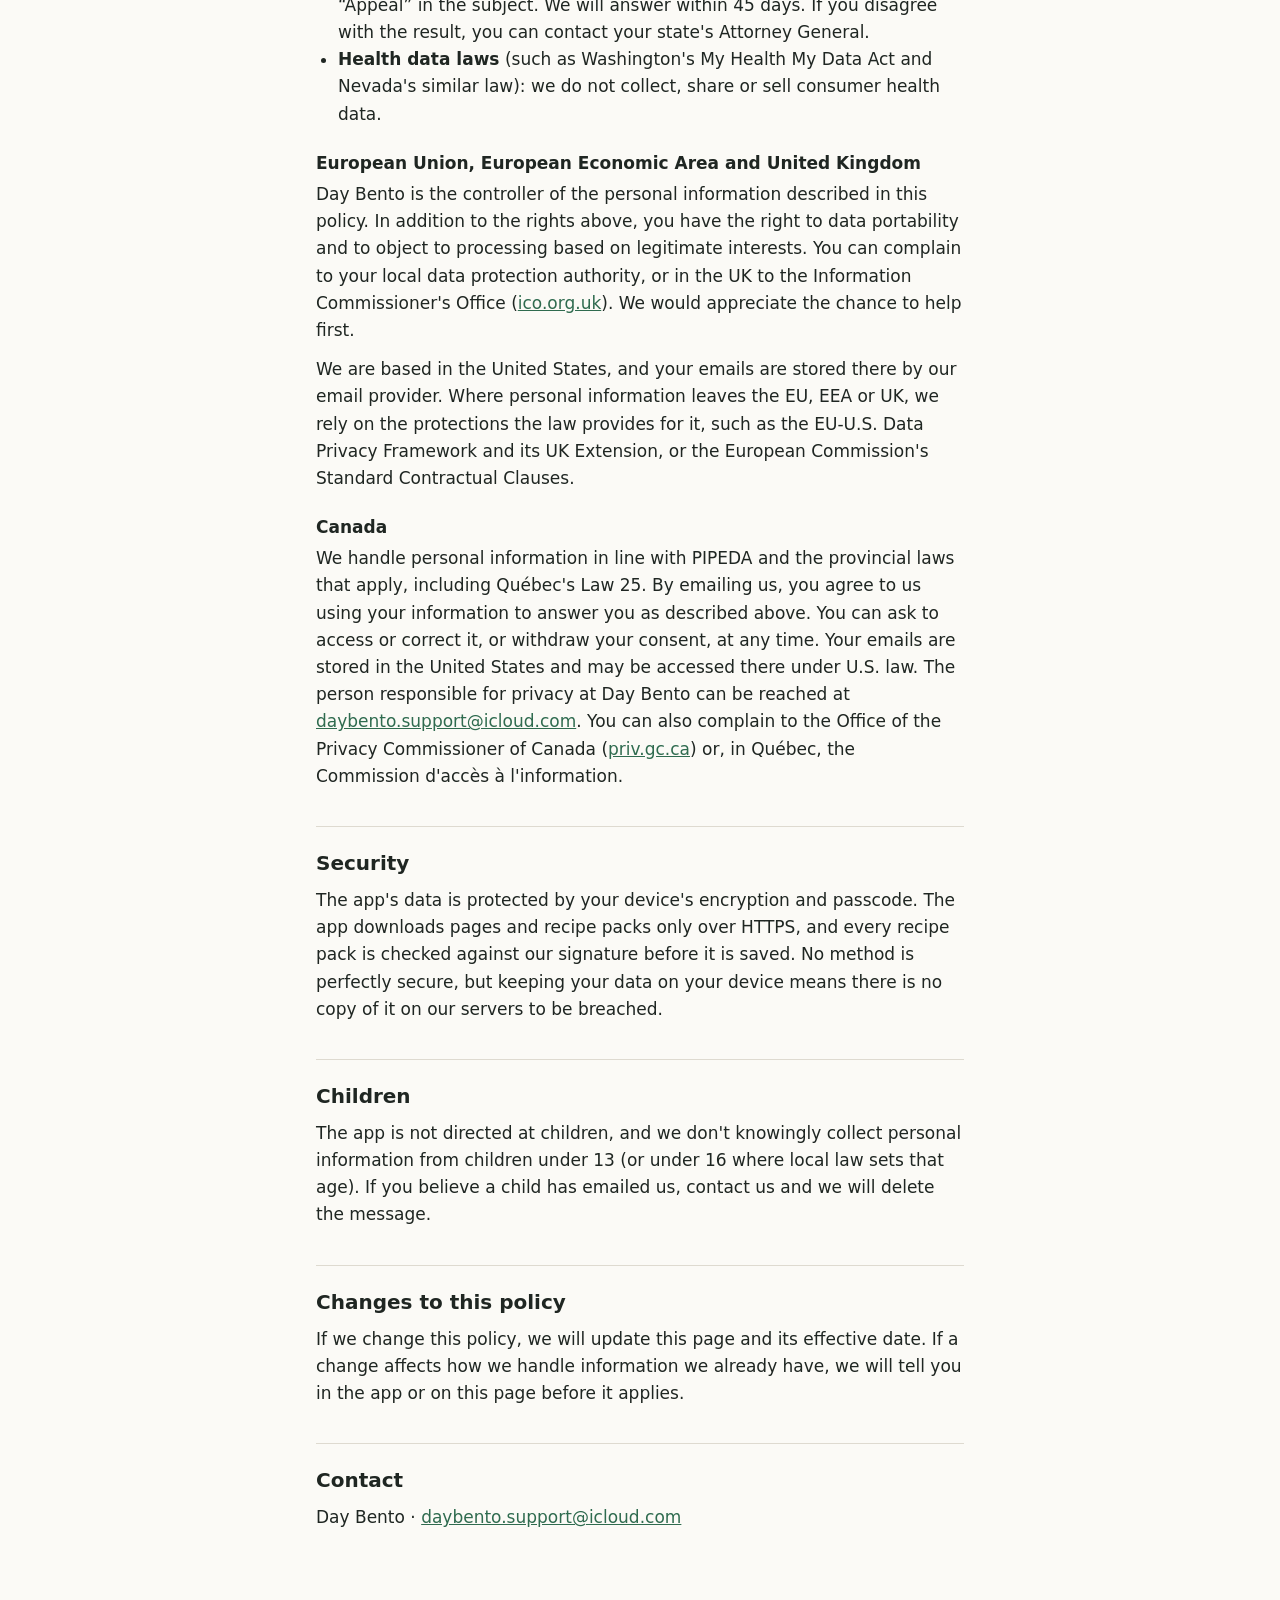
==== commit 4b96ee1b: "Privacy: say what a diagnostic report contains (error codes and times, database version) Co-Authored" ====
--- a/privacy.html
+++ b/privacy.html
@@ -87,7 +87,8 @@
 <h2>Information we receive: when you contact us</h2>
 <p>If you email us, or use <strong>Help → Send Feedback</strong> in the app (which opens your own email app), we
 receive your email address, your message and anything you attach. You can attach a diagnostic report; it contains only
-the app and system version, device model and counts, never item names, text, photos or AI requests. You decide what
+the app, system and database versions, the device model, counts, and the codes and times of recent errors (for example
+&ldquo;network timeout at 14:02&rdquo;), never item names, text, photos or AI requests. You decide what
 to send.</p>
 <ul>
 <li><strong>Why we use it:</strong> to answer you, fix problems and improve the app.</li>
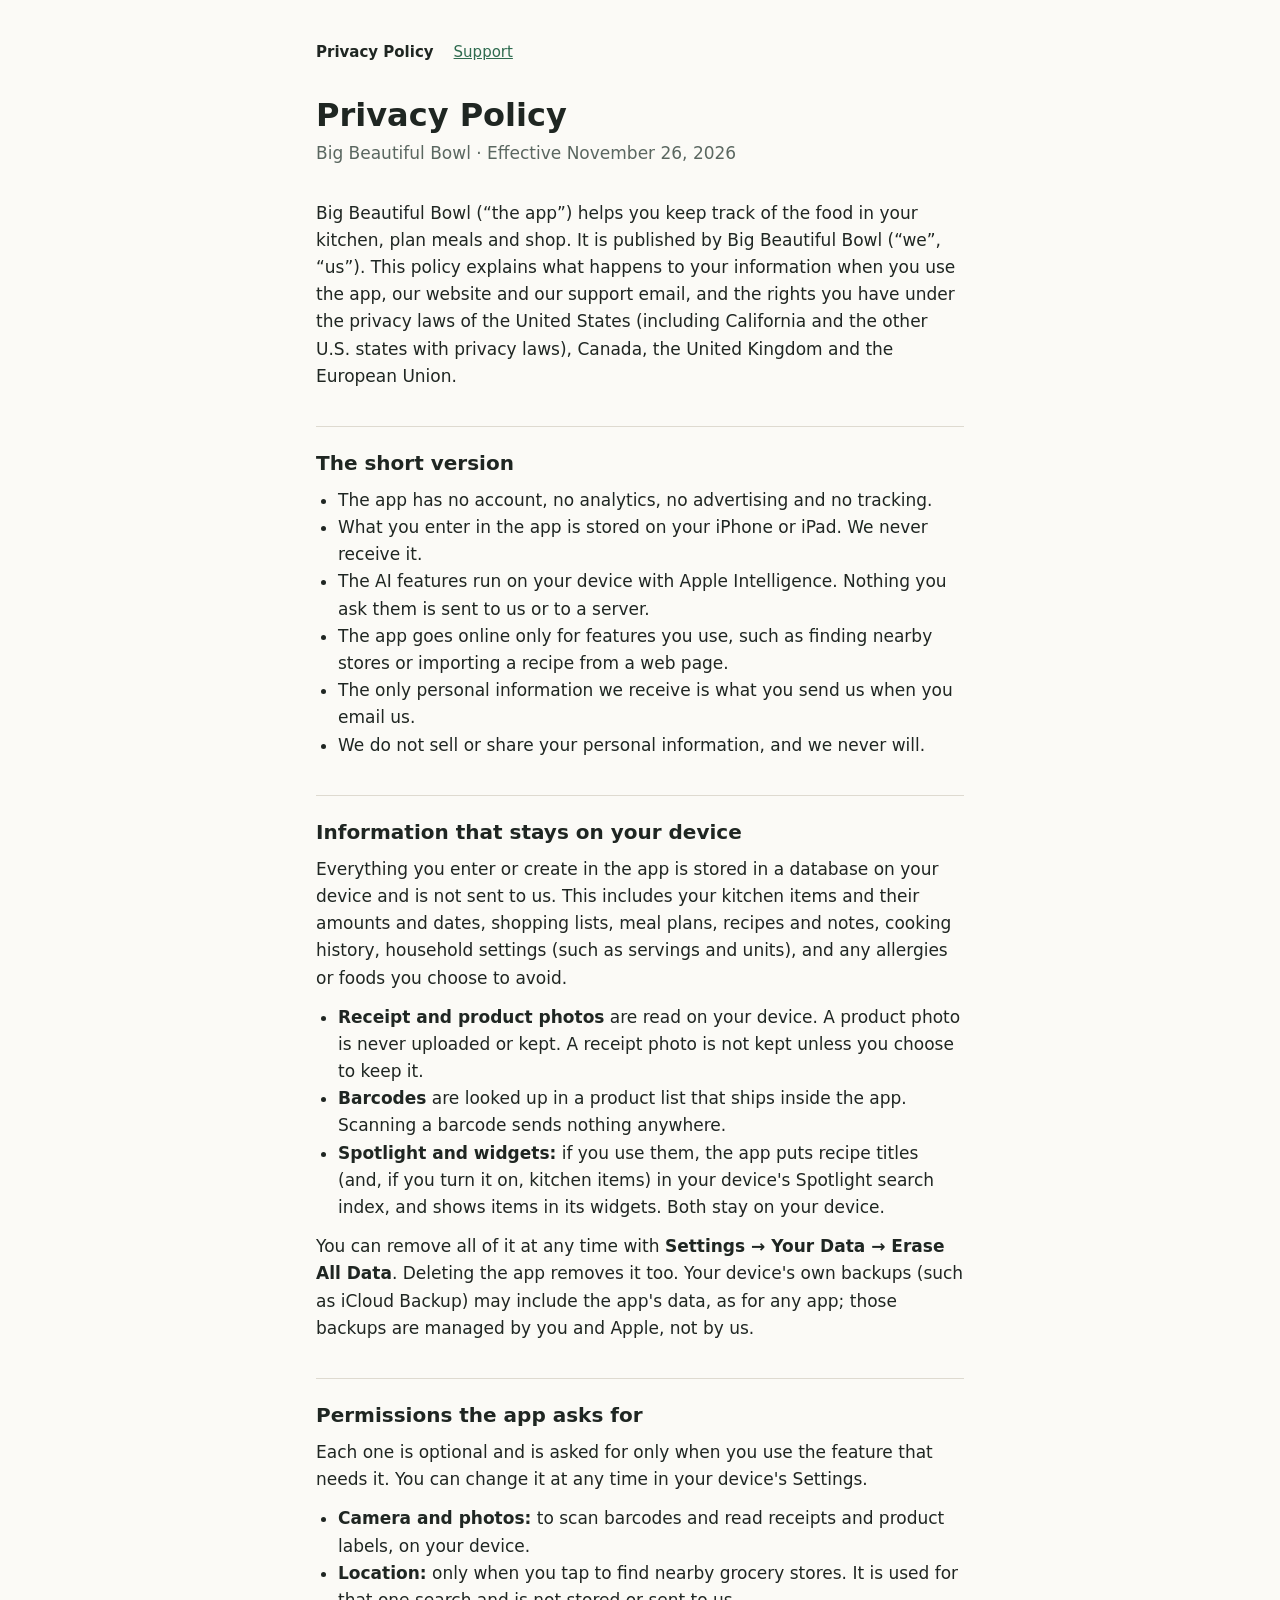
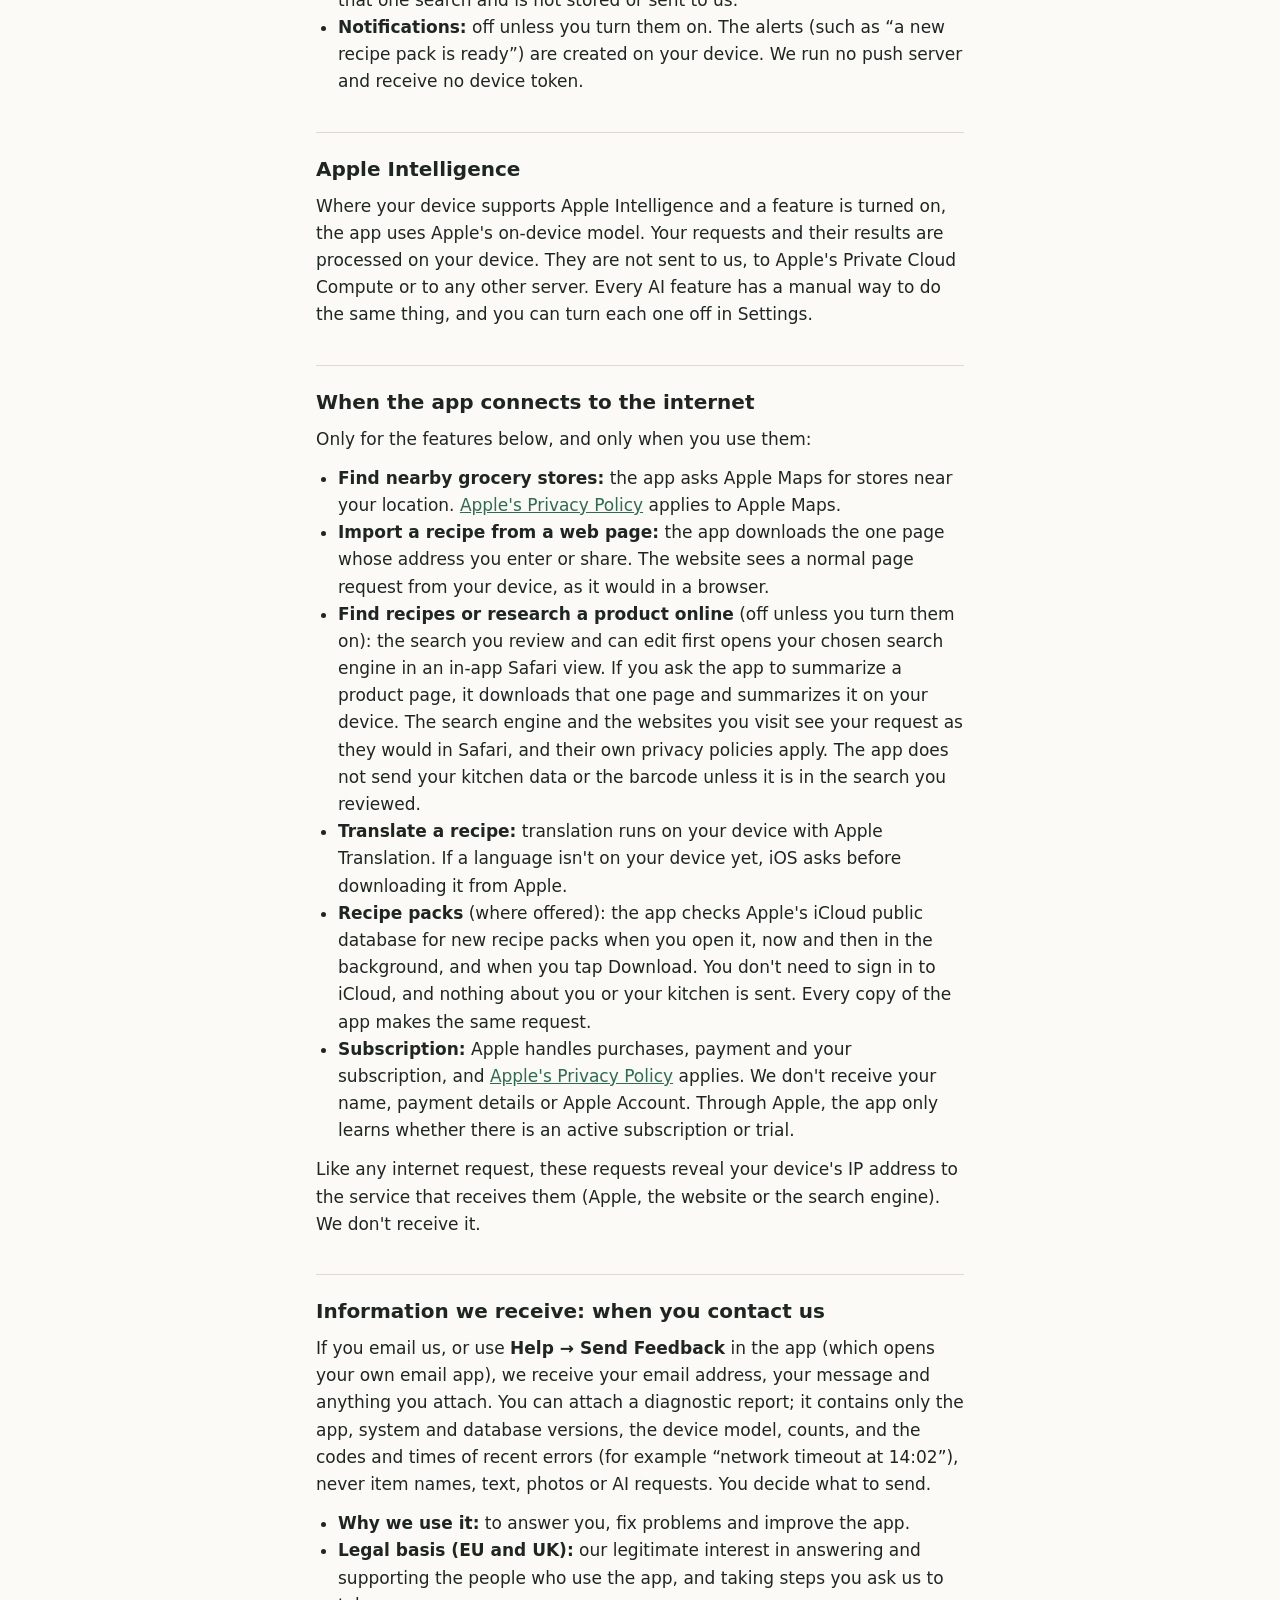
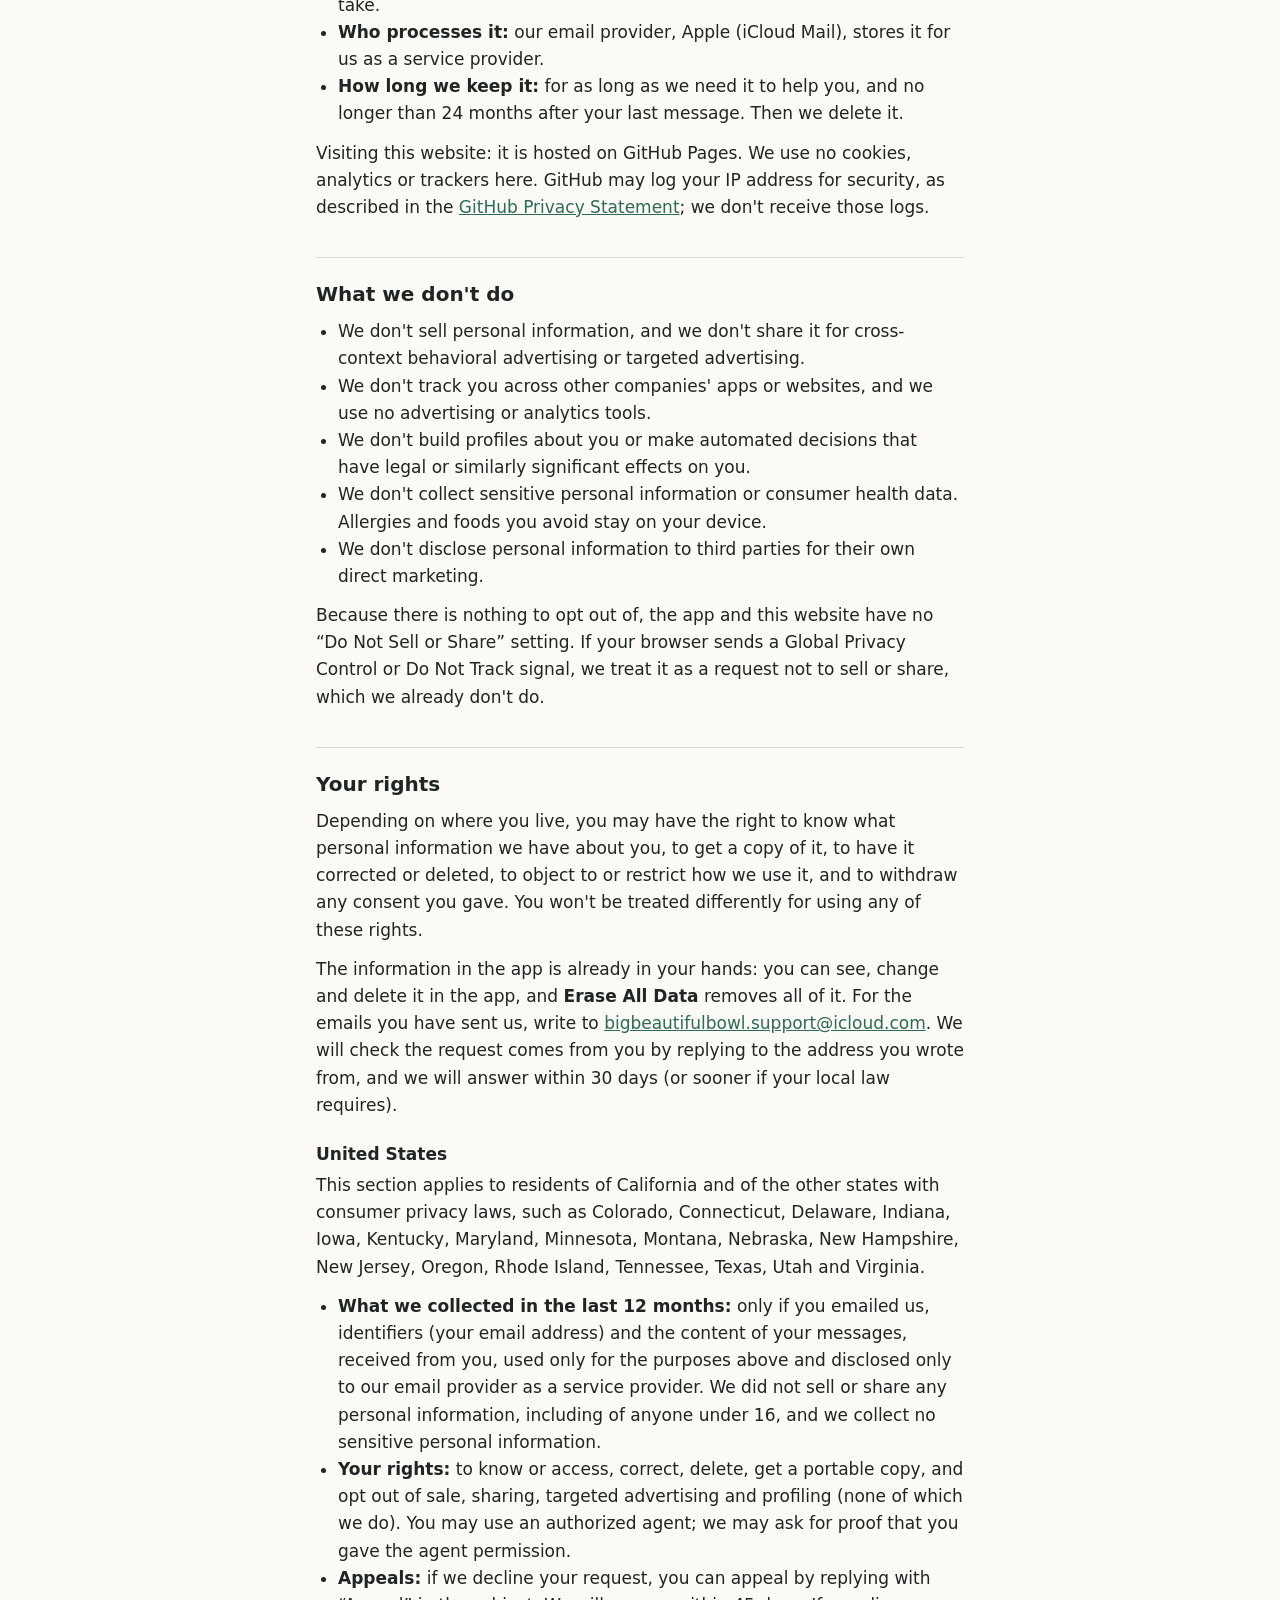
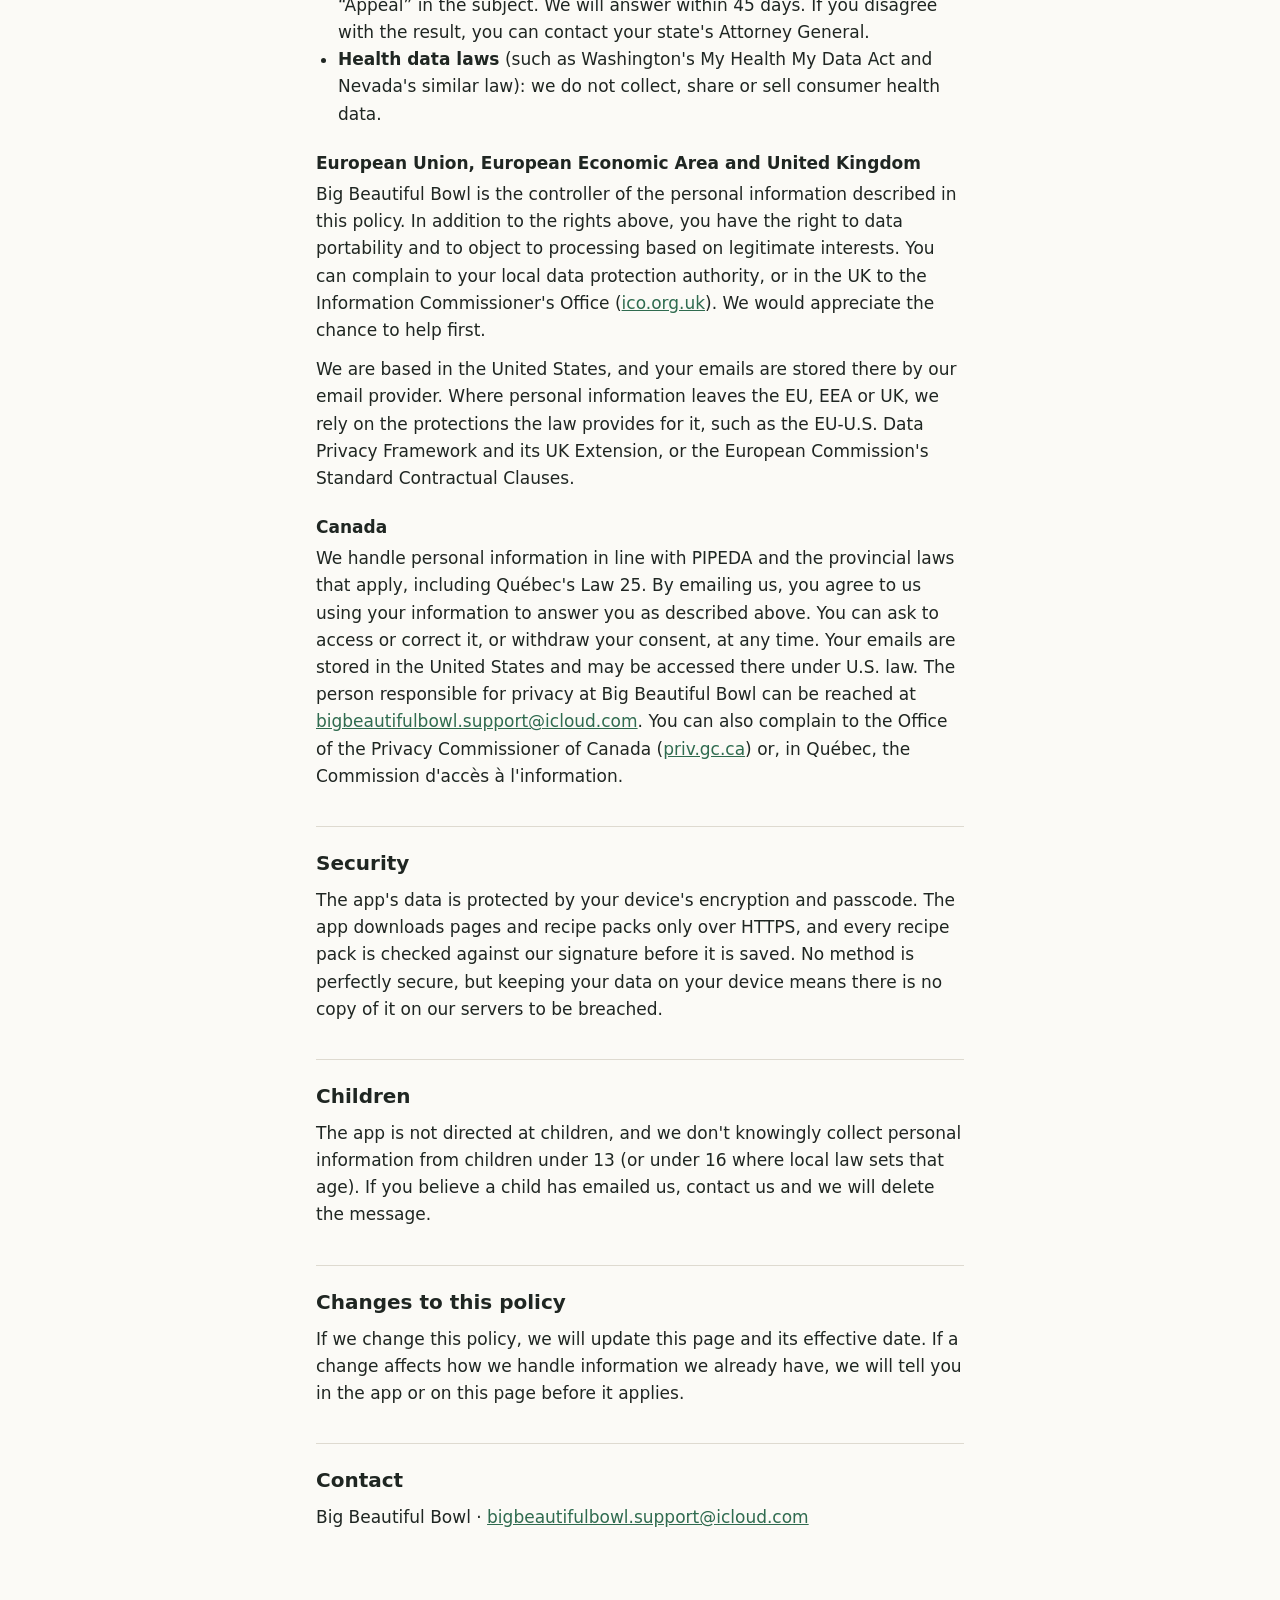
==== commit 52b8da84: "Rename to Big Beautiful Bowl; support email bigbeautifulbowl.support@icloud.com Co-Authored-By: Clau" ====
--- a/privacy.html
+++ b/privacy.html
@@ -3,17 +3,17 @@
 <head>
 <meta charset="utf-8">
 <meta name="viewport" content="width=device-width, initial-scale=1">
-<title>Privacy Policy – DayBento: Meal Planner</title>
+<title>Privacy Policy – Big Beautiful Bowl</title>
 <link rel="stylesheet" href="style.css">
 </head>
 <body>
 <main>
 <nav aria-label="Pages"><a href="privacy.html" aria-current="page">Privacy Policy</a><a href="support.html">Support</a></nav>
 <h1>Privacy Policy</h1>
-<p class="meta">DayBento: Meal Planner · Effective November 26, 2026</p>
+<p class="meta">Big Beautiful Bowl · Effective November 26, 2026</p>
 
-<p>DayBento: Meal Planner (“the app”) helps you keep track of the food in your kitchen, plan meals and shop. It is
-published by Day Bento (“we”, “us”). This policy explains what happens to your information when you use the app, our
+<p>Big Beautiful Bowl (“the app”) helps you keep track of the food in your kitchen, plan meals and shop. It is
+published by Big Beautiful Bowl (“we”, “us”). This policy explains what happens to your information when you use the app, our
 website and our support email, and the rights you have under the privacy laws of the United States (including
 California and the other U.S. states with privacy laws), Canada, the United Kingdom and the European Union.</p>
 
@@ -125,7 +125,7 @@
 gave. You won't be treated differently for using any of these rights.</p>
 <p>The information in the app is already in your hands: you can see, change and delete it in the app, and
 <strong>Erase All Data</strong> removes all of it. For the emails you have sent us, write to
-<a href="mailto:daybento.support@icloud.com">daybento.support@icloud.com</a>. We will check the request comes from you
+<a href="mailto:bigbeautifulbowl.support@icloud.com">bigbeautifulbowl.support@icloud.com</a>. We will check the request comes from you
 by replying to the address you wrote from, and we will answer within 30 days (or sooner if your local law requires).</p>
 
 <h3>United States</h3>
@@ -147,7 +147,7 @@
 </ul>
 
 <h3>European Union, European Economic Area and United Kingdom</h3>
-<p>Day Bento is the controller of the personal information described in this policy. In addition to the rights above,
+<p>Big Beautiful Bowl is the controller of the personal information described in this policy. In addition to the rights above,
 you have the right to data portability and to object to processing based on legitimate interests. You can complain to
 your local data protection authority, or in the UK to the Information Commissioner's Office
 (<a href="https://ico.org.uk/">ico.org.uk</a>). We would appreciate the chance to help first.</p>
@@ -159,8 +159,8 @@
 <p>We handle personal information in line with PIPEDA and the provincial laws that apply, including Québec's Law 25.
 By emailing us, you agree to us using your information to answer you as described above. You can ask to access or
 correct it, or withdraw your consent, at any time. Your emails are stored in the United States and may be accessed
-there under U.S. law. The person responsible for privacy at Day Bento can be reached at
-<a href="mailto:daybento.support@icloud.com">daybento.support@icloud.com</a>. You can also complain to the Office of
+there under U.S. law. The person responsible for privacy at Big Beautiful Bowl can be reached at
+<a href="mailto:bigbeautifulbowl.support@icloud.com">bigbeautifulbowl.support@icloud.com</a>. You can also complain to the Office of
 the Privacy Commissioner of Canada (<a href="https://www.priv.gc.ca/">priv.gc.ca</a>) or, in Québec, the Commission
 d'accès à l'information.</p>
 
@@ -179,7 +179,7 @@
 information we already have, we will tell you in the app or on this page before it applies.</p>
 
 <h2>Contact</h2>
-<p>Day Bento · <a href="mailto:daybento.support@icloud.com">daybento.support@icloud.com</a></p>
+<p>Big Beautiful Bowl · <a href="mailto:bigbeautifulbowl.support@icloud.com">bigbeautifulbowl.support@icloud.com</a></p>
 </main>
 </body>
 </html>
